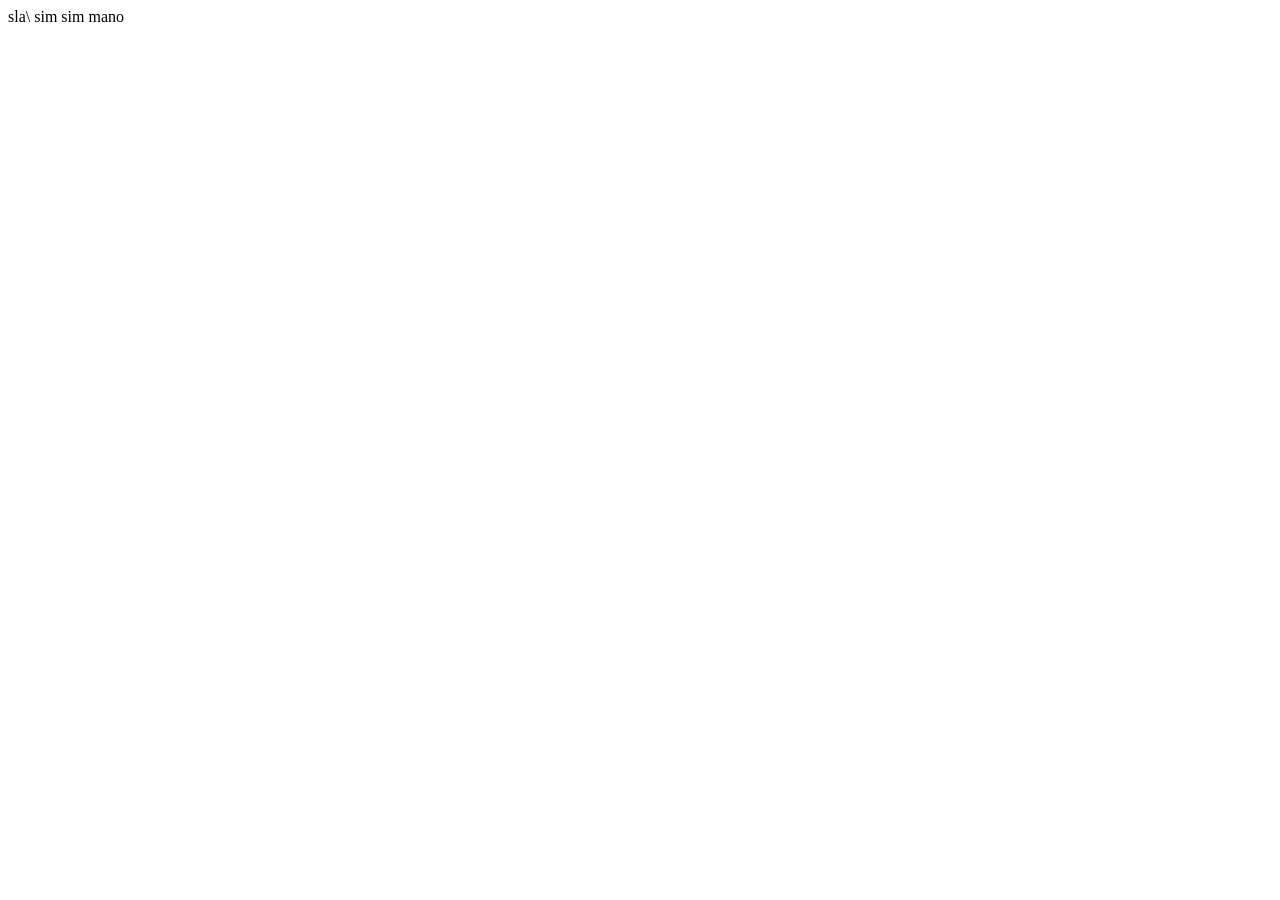
==== index.html @ 59606801 "sim sim" ====
<!DOCTYPE html>
<html lang="pt-br">
<head>
    <meta charset="UTF-8">
    <meta name="viewport" content="width=device-width, initial-scale=1.0">
    <title>Investimento Financeiro</title>
</head>
<body>
    sla\
    sim sim mano 
</body>
</html>
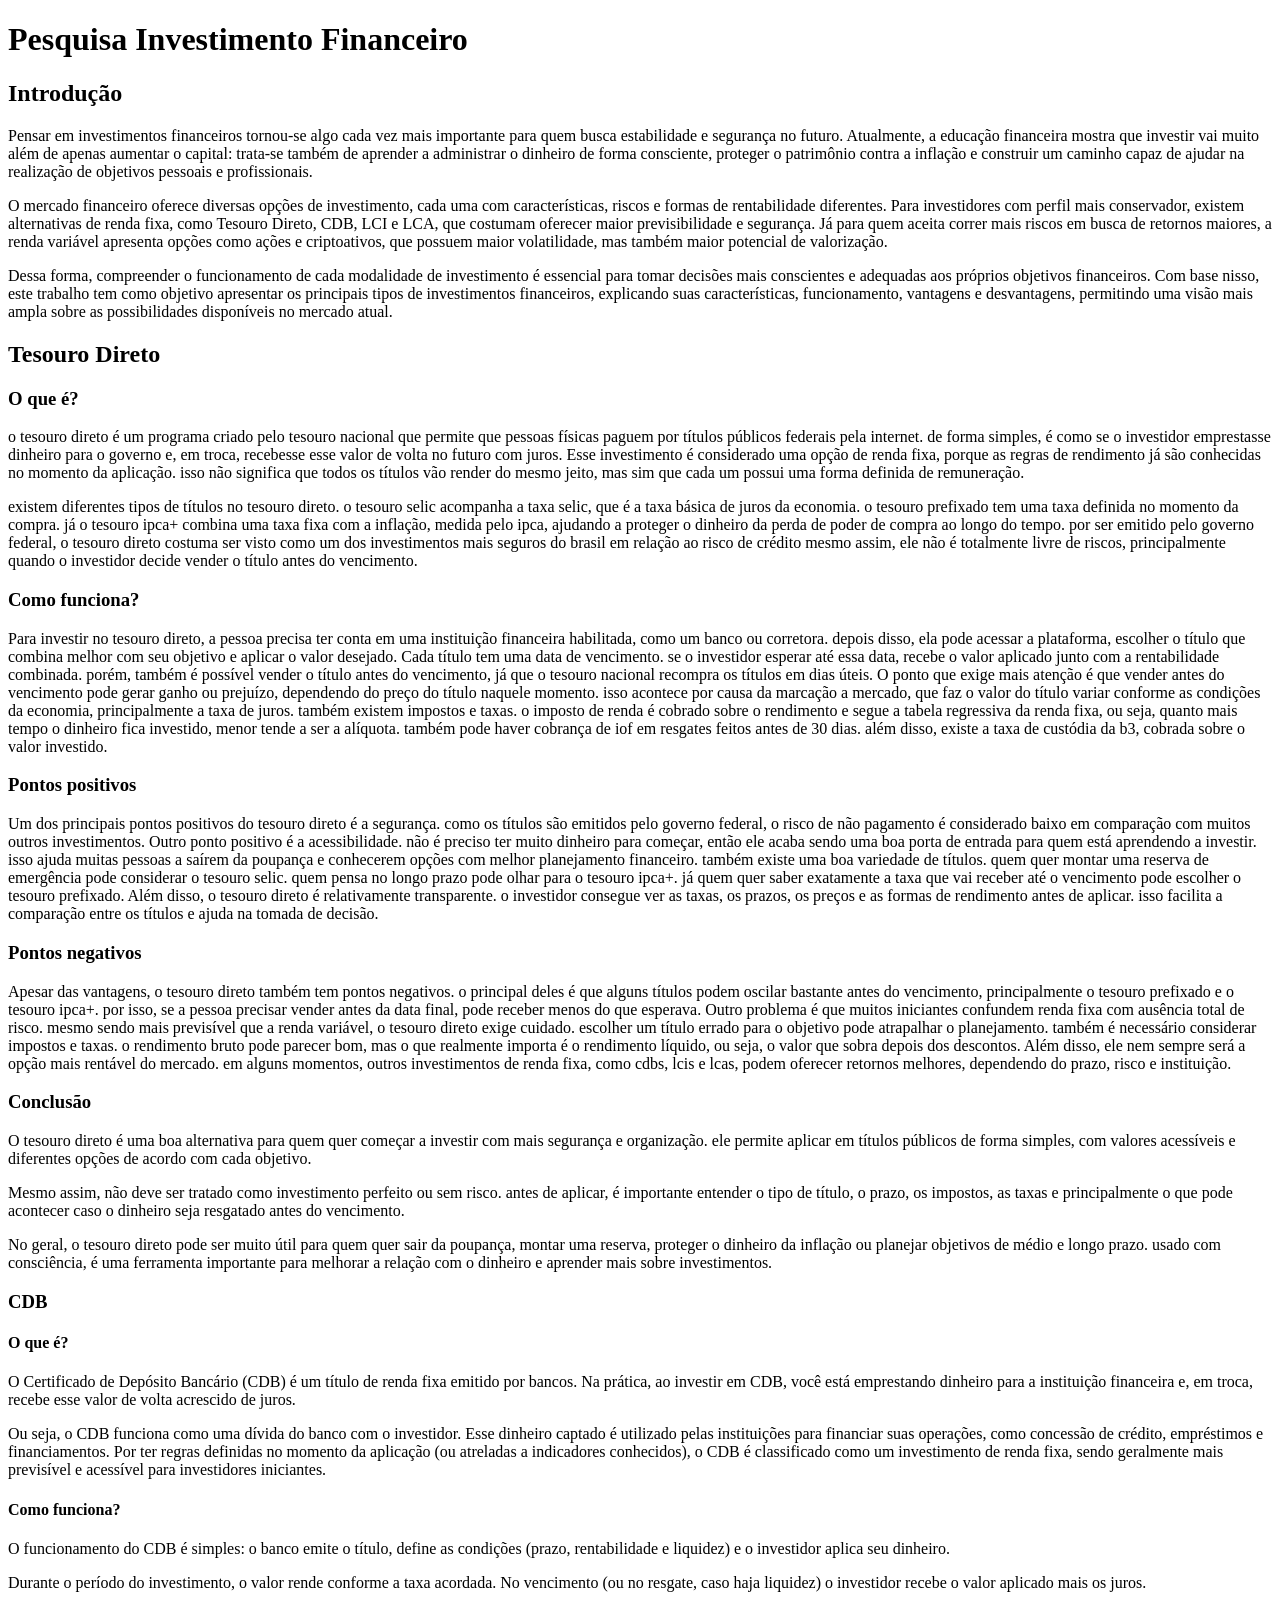
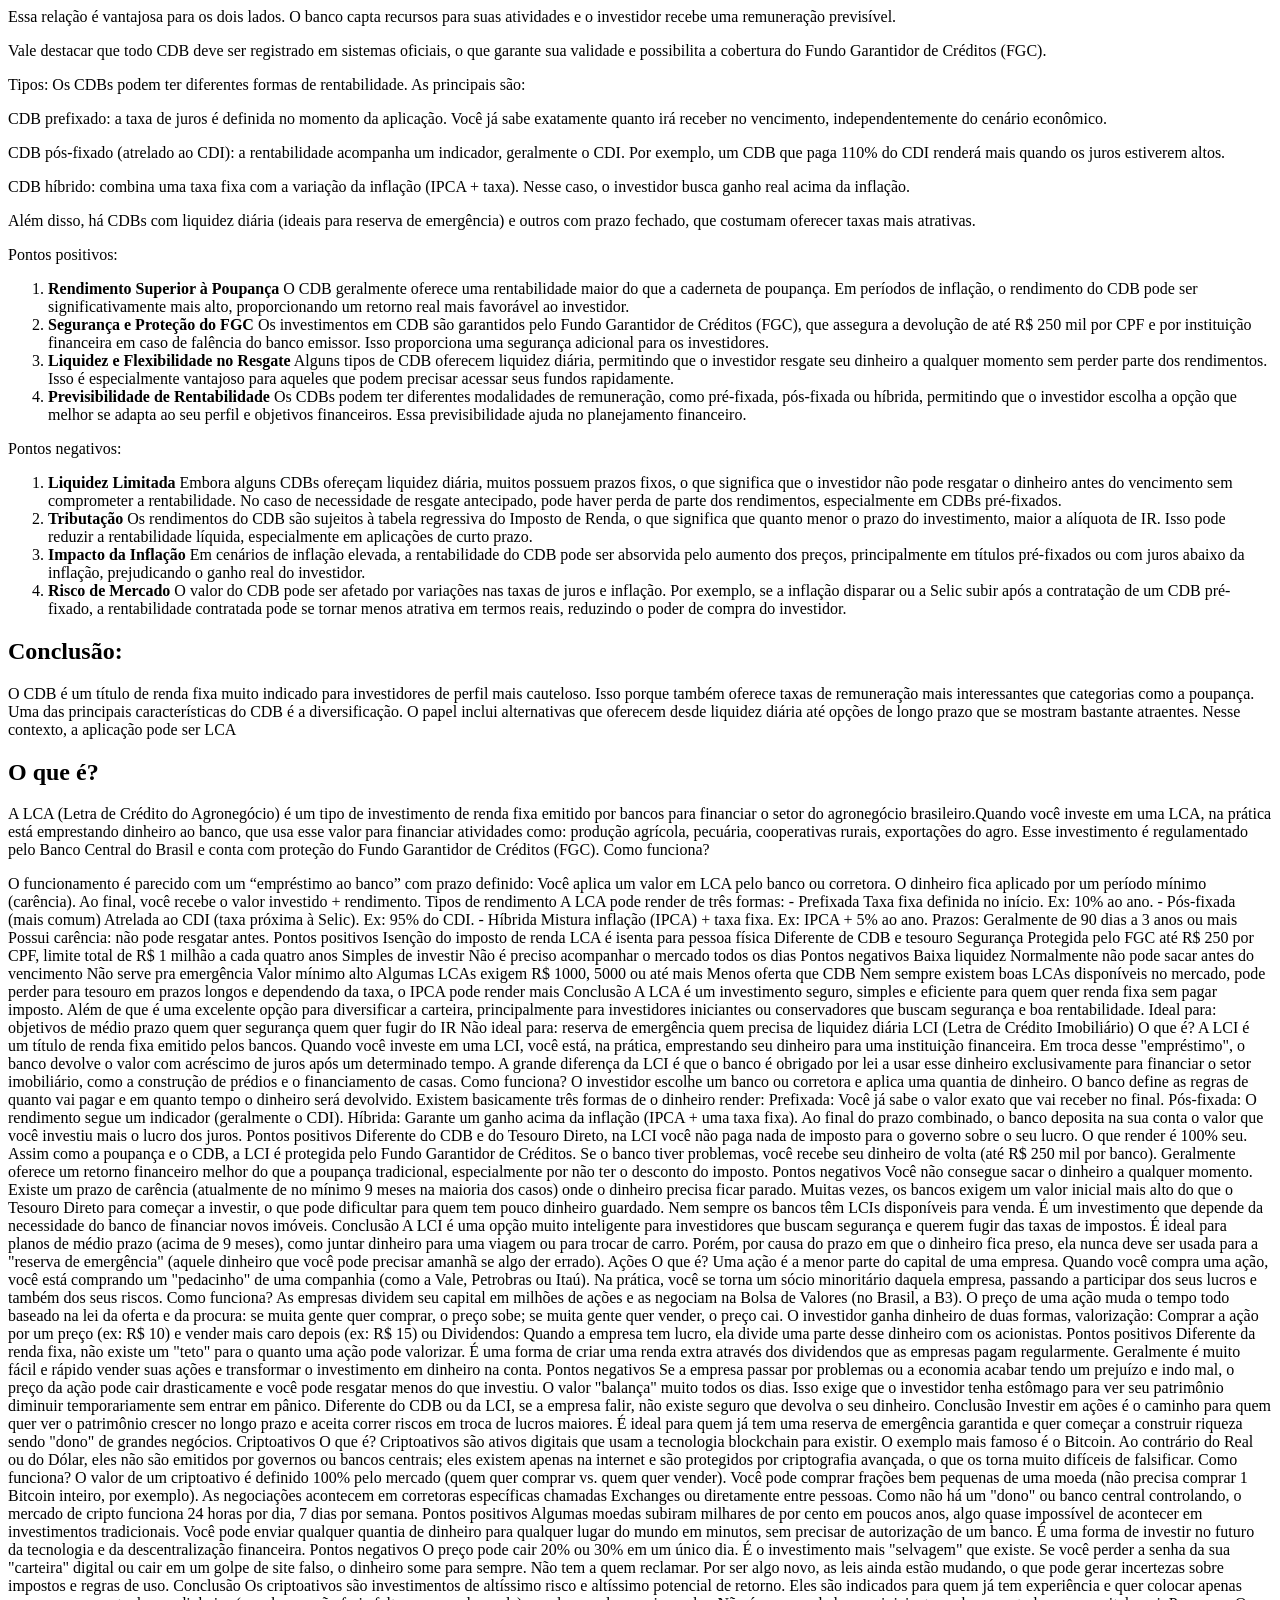
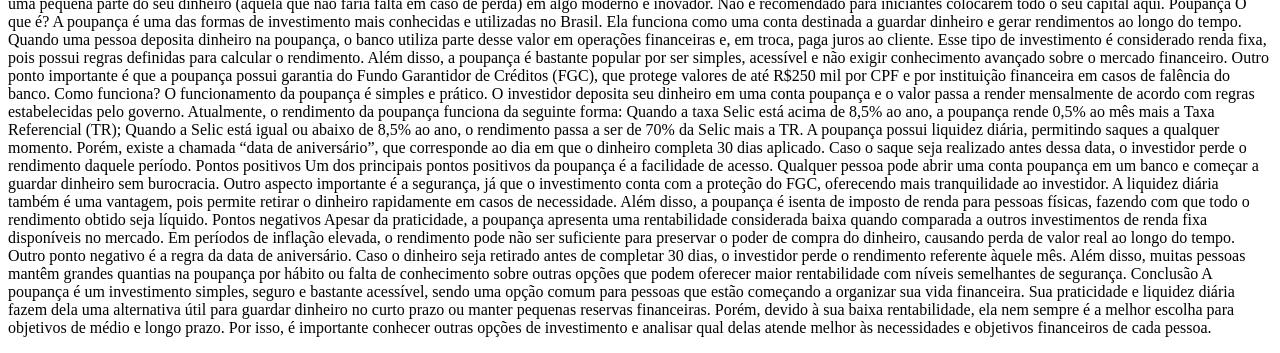
==== commit a4581309: "continue" ====
--- a/index.html
+++ b/index.html
@@ -1,12 +1,358 @@
 <!DOCTYPE html>
 <html lang="pt-br">
+
 <head>
     <meta charset="UTF-8">
     <meta name="viewport" content="width=device-width, initial-scale=1.0">
     <title>Investimento Financeiro</title>
 </head>
+
 <body>
-    sla\
-    sim sim mano 
+    <h1>Pesquisa Investimento Financeiro</h1>
+    <h2>Introdução</h2>
+    <p>Pensar em investimentos financeiros tornou-se algo cada vez mais importante para quem busca estabilidade e
+        segurança no futuro. Atualmente, a educação financeira mostra que investir vai muito além de apenas aumentar o
+        capital: trata-se também de aprender a administrar o dinheiro de forma consciente, proteger o patrimônio contra
+        a inflação e construir um caminho capaz de ajudar na realização de objetivos pessoais e profissionais.</p>
+    <p>O mercado financeiro oferece diversas opções de investimento, cada uma com características, riscos e formas de
+        rentabilidade diferentes. Para investidores com perfil mais conservador, existem alternativas de renda fixa,
+        como Tesouro Direto, CDB, LCI e LCA, que costumam oferecer maior previsibilidade e segurança. Já para quem
+        aceita correr mais riscos em busca de retornos maiores, a renda variável apresenta opções como ações e
+        criptoativos, que possuem maior volatilidade, mas também maior potencial de valorização.</p>
+    <p>Dessa forma, compreender o funcionamento de cada modalidade de investimento é essencial para tomar decisões mais
+        conscientes e adequadas aos próprios objetivos financeiros. Com base nisso, este trabalho tem como objetivo
+        apresentar os principais tipos de investimentos financeiros, explicando suas características, funcionamento,
+        vantagens e desvantagens, permitindo uma visão mais ampla sobre as possibilidades disponíveis no mercado atual.
+    </p>
+
+    <h2>Tesouro Direto</h2>
+    <h3>O que é?</h3>
+    <p>o tesouro direto é um programa criado pelo tesouro nacional que permite que pessoas físicas paguem por títulos
+        públicos federais pela internet. de forma simples, é como se o investidor emprestasse dinheiro para o governo e,
+        em troca, recebesse esse valor de volta no futuro com juros.
+        Esse investimento é considerado uma opção de renda fixa, porque as regras de rendimento já são conhecidas no
+        momento da aplicação. isso não significa que todos os títulos vão render do mesmo jeito, mas sim que cada um
+        possui uma forma definida de remuneração.</p>
+    <p>existem diferentes tipos de títulos no tesouro direto. o tesouro selic acompanha a taxa selic, que é a taxa
+        básica de juros da economia. o tesouro prefixado tem uma taxa definida no momento da compra. já o tesouro ipca+
+        combina uma taxa fixa com a inflação, medida pelo ipca, ajudando a proteger o dinheiro da perda de poder de
+        compra ao longo do tempo.
+        por ser emitido pelo governo federal, o tesouro direto costuma ser visto como um dos investimentos mais seguros
+        do brasil em relação ao risco de crédito mesmo assim, ele não é totalmente livre de riscos, principalmente
+        quando o investidor decide vender o título antes do vencimento.</p>
+    <h3>Como funciona?</h3>
+    <p>Para investir no tesouro direto, a pessoa precisa ter conta em uma instituição financeira habilitada, como um
+        banco ou corretora. depois disso, ela pode acessar a plataforma, escolher o título que combina melhor com seu
+        objetivo e aplicar o valor desejado.
+        Cada título tem uma data de vencimento. se o investidor esperar até essa data, recebe o valor aplicado junto com
+        a rentabilidade combinada. porém, também é possível vender o título antes do vencimento, já que o tesouro
+        nacional recompra os títulos em dias úteis.
+        O ponto que exige mais atenção é que vender antes do vencimento pode gerar ganho ou prejuízo, dependendo do
+        preço do título naquele momento. isso acontece por causa da marcação a mercado, que faz o valor do título variar
+        conforme as condições da economia, principalmente a taxa de juros.
+        também existem impostos e taxas. o imposto de renda é cobrado sobre o rendimento e segue a tabela regressiva da
+        renda fixa, ou seja, quanto mais tempo o dinheiro fica investido, menor tende a ser a alíquota. também pode
+        haver cobrança de iof em resgates feitos antes de 30 dias. além disso, existe a taxa de custódia da b3, cobrada
+        sobre o valor investido.</p>
+
+    <h3>Pontos positivos</h3>
+    <p>Um dos principais pontos positivos do tesouro direto é a segurança. como os títulos são emitidos pelo governo
+        federal, o risco de não pagamento é considerado baixo em comparação com muitos outros investimentos.
+        Outro ponto positivo é a acessibilidade. não é preciso ter muito dinheiro para começar, então ele acaba sendo
+        uma boa porta de entrada para quem está aprendendo a investir. isso ajuda muitas pessoas a saírem da poupança e
+        conhecerem opções com melhor planejamento financeiro.
+        também existe uma boa variedade de títulos. quem quer montar uma reserva de emergência pode considerar o tesouro
+        selic. quem pensa no longo prazo pode olhar para o tesouro ipca+. já quem quer saber exatamente a taxa que vai
+        receber até o vencimento pode escolher o tesouro prefixado.
+        Além disso, o tesouro direto é relativamente transparente. o investidor consegue ver as taxas, os prazos, os
+        preços e as formas de rendimento antes de aplicar. isso facilita a comparação entre os títulos e ajuda na tomada
+        de decisão.</p>
+
+    <h3>Pontos negativos</h3>
+    <p>Apesar das vantagens, o tesouro direto também tem pontos negativos. o principal deles é que alguns títulos podem
+        oscilar bastante antes do vencimento, principalmente o tesouro prefixado e o tesouro ipca+. por isso, se a
+        pessoa precisar vender antes da data final, pode receber menos do que esperava.
+        Outro problema é que muitos iniciantes confundem renda fixa com ausência total de risco. mesmo sendo mais
+        previsível que a renda variável, o tesouro direto exige cuidado. escolher um título errado para o objetivo pode
+        atrapalhar o planejamento.
+        também é necessário considerar impostos e taxas. o rendimento bruto pode parecer bom, mas o que realmente
+        importa é o rendimento líquido, ou seja, o valor que sobra depois dos descontos.
+        Além disso, ele nem sempre será a opção mais rentável do mercado. em alguns momentos, outros investimentos de
+        renda fixa, como cdbs, lcis e lcas, podem oferecer retornos melhores, dependendo do prazo, risco e instituição.
+    </p>
+    </p>
+    <h3>Conclusão</h3>
+    <p>O tesouro direto é uma boa alternativa para quem quer começar a investir com mais segurança e organização. ele
+        permite aplicar em títulos públicos de forma simples, com valores acessíveis e diferentes opções de acordo com
+        cada objetivo.</p>
+    <p>Mesmo assim, não deve ser tratado como investimento perfeito ou sem risco. antes de aplicar, é importante
+        entender o tipo de título, o prazo, os impostos, as taxas e principalmente o que pode acontecer caso o dinheiro
+        seja resgatado antes do vencimento.</p>
+    <p>No geral, o tesouro direto pode ser muito útil para quem quer sair da poupança, montar uma reserva, proteger o
+        dinheiro da inflação ou planejar objetivos de médio e longo prazo. usado com consciência, é uma ferramenta
+        importante para melhorar a relação com o dinheiro e aprender mais sobre investimentos.</p>
+    <h3>CDB</h3>
+    <h4>O que é?</h4>
+    <p>O Certificado de Depósito Bancário (CDB) é um título de renda fixa emitido por bancos. Na prática, ao investir
+        em CDB, você está emprestando dinheiro para a instituição financeira e, em troca, recebe esse valor de volta
+        acrescido de juros.</p>
+    <p>Ou seja, o CDB funciona como uma dívida do banco com o investidor. Esse dinheiro captado é utilizado pelas
+        instituições para financiar suas operações, como concessão de crédito, empréstimos e financiamentos.
+        Por ter regras definidas no momento da aplicação (ou atreladas a indicadores conhecidos), o CDB é classificado
+        como um investimento de renda fixa, sendo geralmente mais previsível e acessível para investidores iniciantes.
+    </p>
+
+    <h4>Como funciona?</h4>
+    <p>O funcionamento do CDB é simples: o banco emite o título, define as condições (prazo, rentabilidade e liquidez)
+        e o investidor aplica seu dinheiro.</p>
+    <p>Durante o período do investimento, o valor rende conforme a taxa acordada. No vencimento (ou no resgate, caso
+        haja liquidez) o investidor recebe o valor aplicado mais os juros.</p>
+    <p>Essa relação é vantajosa para os dois lados. O banco capta recursos para suas atividades e o investidor recebe
+        uma remuneração previsível.</p>
+    <p>Vale destacar que todo CDB deve ser registrado em sistemas oficiais, o que garante sua validade e possibilita a
+        cobertura do Fundo Garantidor de Créditos (FGC).</p>
+    <p>Tipos: Os CDBs podem ter diferentes formas de rentabilidade. As principais são:</p>
+    <p>CDB prefixado: a taxa de juros é definida no momento da aplicação. Você já sabe exatamente quanto irá receber no
+        vencimento, independentemente do cenário econômico.</p>
+    <p>CDB pós-fixado (atrelado ao CDI): a rentabilidade acompanha um indicador, geralmente o CDI. Por exemplo, um CDB
+        que paga 110% do CDI renderá mais quando os juros estiverem altos.</p>
+    <p>CDB híbrido: combina uma taxa fixa com a variação da inflação (IPCA + taxa). Nesse caso, o investidor busca
+        ganho real acima da inflação.</p>
+    <p>Além disso, há CDBs com liquidez diária (ideais para reserva de emergência) e outros com prazo fechado, que
+        costumam oferecer taxas mais atrativas.</p>
+    <p>Pontos positivos:</p>
+    <ol>
+        <li><strong>Rendimento Superior à Poupança</strong>
+            O CDB geralmente oferece uma rentabilidade maior do que a caderneta de poupança. Em períodos de inflação, o
+            rendimento do CDB pode ser significativamente mais alto, proporcionando um retorno real mais favorável ao
+            investidor.</li>
+        <li><strong>Segurança e Proteção do FGC</strong>
+            Os investimentos em CDB são garantidos pelo Fundo Garantidor de Créditos (FGC), que assegura a devolução de
+            até
+            R$ 250 mil por CPF e por instituição financeira em caso de falência do banco emissor. Isso proporciona uma
+            segurança adicional para os investidores.</li>
+        <li><strong>Liquidez e Flexibilidade no Resgate</strong>
+            Alguns tipos de CDB oferecem liquidez diária, permitindo que o investidor resgate seu dinheiro a qualquer
+            momento sem perder parte dos rendimentos. Isso é especialmente vantajoso para aqueles que podem precisar
+            acessar
+            seus fundos rapidamente.</li>
+        <li><strong>Previsibilidade de Rentabilidade</strong>
+            Os CDBs podem ter diferentes modalidades de remuneração, como pré-fixada, pós-fixada ou híbrida, permitindo
+            que
+            o investidor escolha a opção que melhor se adapta ao seu perfil e objetivos financeiros. Essa
+            previsibilidade
+            ajuda no planejamento financeiro.</li>
+    </ol>
+    <p>Pontos negativos:</p>
+    <ol>
+        <li><strong>Liquidez Limitada</strong>
+            Embora alguns CDBs ofereçam liquidez diária, muitos possuem prazos fixos, o que significa que o investidor
+            não
+            pode resgatar o dinheiro antes do vencimento sem comprometer a rentabilidade. No caso de necessidade de
+            resgate
+            antecipado, pode haver perda de parte dos rendimentos, especialmente em CDBs pré-fixados.</li>
+        <li><strong>Tributação</strong>
+            Os rendimentos do CDB são sujeitos à tabela regressiva do Imposto de Renda, o que significa que quanto menor
+            o
+            prazo do investimento, maior a alíquota de IR. Isso pode reduzir a rentabilidade líquida, especialmente em
+            aplicações de curto prazo.</li>
+        <li><strong>Impacto da Inflação</strong>
+            Em cenários de inflação elevada, a rentabilidade do CDB pode ser absorvida pelo aumento dos preços,
+            principalmente em títulos pré-fixados ou com juros abaixo da inflação, prejudicando o ganho real do
+            investidor.
+        </li>
+        <li><strong>Risco de Mercado</strong>
+            O valor do CDB pode ser afetado por variações nas taxas de juros e inflação. Por exemplo, se a inflação
+            disparar
+            ou a Selic subir após a contratação de um CDB pré-fixado, a rentabilidade contratada pode se tornar menos
+            atrativa em termos reais, reduzindo o poder de compra do investidor.
+        </li>
+    </ol>
+    <h2>Conclusão:</h2>
+    <p>O CDB é um título de renda fixa muito indicado para investidores de perfil mais cauteloso. Isso porque também
+        oferece taxas de remuneração mais interessantes que categorias como a poupança.
+        Uma das principais características do CDB é a diversificação. O papel inclui alternativas que oferecem desde
+        liquidez diária até opções de longo prazo que se mostram bastante atraentes. Nesse contexto, a aplicação pode
+        ser LCA</p>
+    <h2>O que é?</h2>
+    <p>A LCA (Letra de Crédito do Agronegócio) é um tipo de investimento de renda fixa emitido por bancos para
+        financiar o setor do agronegócio brasileiro.Quando você investe em uma LCA, na prática está emprestando dinheiro
+        ao banco, que usa esse valor para financiar atividades como: produção agrícola, pecuária, cooperativas rurais,
+        exportações do agro. Esse investimento é regulamentado pelo Banco Central do Brasil e conta com proteção do
+        Fundo Garantidor de Créditos (FGC).
+        Como funciona?</p>
+
+    <p>O funcionamento é parecido com um “empréstimo ao banco” com prazo definido:
+        Você aplica um valor em LCA pelo banco ou corretora.
+        O dinheiro fica aplicado por um período mínimo (carência).
+        Ao final, você recebe o valor investido + rendimento.
+        Tipos de rendimento
+        A LCA pode render de três formas:
+        - Prefixada
+        Taxa fixa definida no início.
+        Ex: 10% ao ano.
+        - Pós-fixada (mais comum)
+        Atrelada ao CDI (taxa próxima à Selic).
+        Ex: 95% do CDI.
+        - Híbrida
+        Mistura inflação (IPCA) + taxa fixa.
+        Ex: IPCA + 5% ao ano.
+        Prazos:
+        Geralmente de 90 dias a 3 anos ou mais
+        Possui carência: não pode resgatar antes.
+        Pontos positivos
+        Isenção do imposto de renda
+        LCA é isenta para pessoa física
+        Diferente de CDB e tesouro
+        Segurança
+        Protegida pelo FGC até R$ 250 por CPF, limite total de R$ 1 milhão a cada quatro anos
+        Simples de investir
+        Não é preciso acompanhar o mercado todos os dias
+        Pontos negativos
+        Baixa liquidez
+        Normalmente não pode sacar antes do vencimento
+        Não serve pra emergência
+        Valor mínimo alto
+        Algumas LCAs exigem R$ 1000, 5000 ou até mais
+        Menos oferta que CDB
+        Nem sempre existem boas LCAs disponíveis no mercado, pode perder para tesouro em prazos longos e dependendo da
+        taxa, o IPCA pode render mais
+        Conclusão
+        A LCA é um investimento seguro, simples e eficiente para quem quer renda fixa sem pagar imposto. Além de que é
+        uma excelente opção para diversificar a carteira, principalmente para investidores iniciantes ou conservadores
+        que buscam segurança e boa rentabilidade.
+        Ideal para:
+        objetivos de médio prazo
+        quem quer segurança
+        quem quer fugir do IR
+        Não ideal para:
+        reserva de emergência
+        quem precisa de liquidez diária
+        LCI (Letra de Crédito Imobiliário)
+        O que é?
+        A LCI é um título de renda fixa emitido pelos bancos. Quando você investe em uma LCI, você está, na prática,
+        emprestando seu dinheiro para uma instituição financeira. Em troca desse "empréstimo", o banco devolve o valor
+        com acréscimo de juros após um determinado tempo. A grande diferença da LCI é que o banco é obrigado por lei a
+        usar esse dinheiro exclusivamente para financiar o setor imobiliário, como a construção de prédios e o
+        financiamento de casas.
+        Como funciona?
+        O investidor escolhe um banco ou corretora e aplica uma quantia de dinheiro. O banco define as regras de quanto
+        vai pagar e em quanto tempo o dinheiro será devolvido. Existem basicamente três formas de o dinheiro render:
+        Prefixada: Você já sabe o valor exato que vai receber no final.
+        Pós-fixada: O rendimento segue um indicador (geralmente o CDI).
+        Híbrida: Garante um ganho acima da inflação (IPCA + uma taxa fixa). Ao final do prazo combinado, o banco
+        deposita na sua conta o valor que você investiu mais o lucro dos juros.
+        Pontos positivos
+        Diferente do CDB e do Tesouro Direto, na LCI você não paga nada de imposto para o governo sobre o seu lucro. O
+        que render é 100% seu. Assim como a poupança e o CDB, a LCI é protegida pelo Fundo Garantidor de Créditos. Se o
+        banco tiver problemas, você recebe seu dinheiro de volta (até R$ 250 mil por banco). Geralmente oferece um
+        retorno financeiro melhor do que a poupança tradicional, especialmente por não ter o desconto do imposto.
+        Pontos negativos
+        Você não consegue sacar o dinheiro a qualquer momento. Existe um prazo de carência (atualmente de no mínimo 9
+        meses na maioria dos casos) onde o dinheiro precisa ficar parado. Muitas vezes, os bancos exigem um valor
+        inicial mais alto do que o Tesouro Direto para começar a investir, o que pode dificultar para quem tem pouco
+        dinheiro guardado. Nem sempre os bancos têm LCIs disponíveis para venda. É um investimento que depende da
+        necessidade do banco de financiar novos imóveis.
+        Conclusão
+        A LCI é uma opção muito inteligente para investidores que buscam segurança e querem fugir das taxas de impostos.
+        É ideal para planos de médio prazo (acima de 9 meses), como juntar dinheiro para uma viagem ou para trocar de
+        carro. Porém, por causa do prazo em que o dinheiro fica preso, ela nunca deve ser usada para a "reserva de
+        emergência" (aquele dinheiro que você pode precisar amanhã se algo der errado).
+        Ações
+        O que é?
+        Uma ação é a menor parte do capital de uma empresa. Quando você compra uma ação, você está comprando um
+        "pedacinho" de uma companhia (como a Vale, Petrobras ou Itaú). Na prática, você se torna um sócio minoritário
+        daquela empresa, passando a participar dos seus lucros e também dos seus riscos.
+        Como funciona?
+        As empresas dividem seu capital em milhões de ações e as negociam na Bolsa de Valores (no Brasil, a B3). O preço
+        de uma ação muda o tempo todo baseado na lei da oferta e da procura: se muita gente quer comprar, o preço sobe;
+        se muita gente quer vender, o preço cai. O investidor ganha dinheiro de duas formas, valorização: Comprar a ação
+        por um preço (ex: R$ 10) e vender mais caro depois (ex: R$ 15) ou Dividendos: Quando a empresa tem lucro, ela
+        divide uma parte desse dinheiro com os acionistas.
+        Pontos positivos
+        Diferente da renda fixa, não existe um "teto" para o quanto uma ação pode valorizar. É uma forma de criar uma
+        renda extra através dos dividendos que as empresas pagam regularmente. Geralmente é muito fácil e rápido vender
+        suas ações e transformar o investimento em dinheiro na conta.
+        Pontos negativos
+        Se a empresa passar por problemas ou a economia acabar tendo um prejuízo e indo mal, o preço da ação pode cair
+        drasticamente e você pode resgatar menos do que investiu. O valor "balança" muito todos os dias. Isso exige que
+        o investidor tenha estômago para ver seu patrimônio diminuir temporariamente sem entrar em pânico. Diferente do
+        CDB ou da LCI, se a empresa falir, não existe seguro que devolva o seu dinheiro.
+        Conclusão
+
+        Investir em ações é o caminho para quem quer ver o patrimônio crescer no longo prazo e aceita correr riscos em
+        troca de lucros maiores. É ideal para quem já tem uma reserva de emergência garantida e quer começar a construir
+        riqueza sendo "dono" de grandes negócios.
+        Criptoativos
+        O que é?
+        Criptoativos são ativos digitais que usam a tecnologia blockchain para existir. O exemplo mais famoso é o
+        Bitcoin. Ao contrário do Real ou do Dólar, eles não são emitidos por governos ou bancos centrais; eles existem
+        apenas na internet e são protegidos por criptografia avançada, o que os torna muito difíceis de falsificar.
+        Como funciona?
+        O valor de um criptoativo é definido 100% pelo mercado (quem quer comprar vs. quem quer vender). Você pode
+        comprar frações bem pequenas de uma moeda (não precisa comprar 1 Bitcoin inteiro, por exemplo). As negociações
+        acontecem em corretoras específicas chamadas Exchanges ou diretamente entre pessoas. Como não há um "dono" ou
+        banco central controlando, o mercado de cripto funciona 24 horas por dia, 7 dias por semana.
+        Pontos positivos
+        Algumas moedas subiram milhares de por cento em poucos anos, algo quase impossível de acontecer em investimentos
+        tradicionais. Você pode enviar qualquer quantia de dinheiro para qualquer lugar do mundo em minutos, sem
+        precisar de autorização de um banco. É uma forma de investir no futuro da tecnologia e da descentralização
+        financeira.
+        Pontos negativos
+        O preço pode cair 20% ou 30% em um único dia. É o investimento mais "selvagem" que existe. Se você perder a
+        senha da sua "carteira" digital ou cair em um golpe de site falso, o dinheiro some para sempre. Não tem a quem
+        reclamar. Por ser algo novo, as leis ainda estão mudando, o que pode gerar incertezas sobre impostos e regras de
+        uso.
+        Conclusão
+        Os criptoativos são investimentos de altíssimo risco e altíssimo potencial de retorno. Eles são indicados para
+        quem já tem experiência e quer colocar apenas uma pequena parte do seu dinheiro (aquela que não faria falta em
+        caso de perda) em algo moderno e inovador. Não é recomendado para iniciantes colocarem todo o seu capital aqui.
+        Poupança
+        O que é?
+        A poupança é uma das formas de investimento mais conhecidas e utilizadas no Brasil. Ela funciona como uma conta
+        destinada a guardar dinheiro e gerar rendimentos ao longo do tempo. Quando uma pessoa deposita dinheiro na
+        poupança, o banco utiliza parte desse valor em operações financeiras e, em troca, paga juros ao cliente.
+        Esse tipo de investimento é considerado renda fixa, pois possui regras definidas para calcular o rendimento.
+        Além disso, a poupança é bastante popular por ser simples, acessível e não exigir conhecimento avançado sobre o
+        mercado financeiro.
+        Outro ponto importante é que a poupança possui garantia do Fundo Garantidor de Créditos (FGC), que protege
+        valores de até R$250 mil por CPF e por instituição financeira em casos de falência do banco.
+        Como funciona?
+        O funcionamento da poupança é simples e prático. O investidor deposita seu dinheiro em uma conta poupança e o
+        valor passa a render mensalmente de acordo com regras estabelecidas pelo governo.
+        Atualmente, o rendimento da poupança funciona da seguinte forma:
+        Quando a taxa Selic está acima de 8,5% ao ano, a poupança rende 0,5% ao mês mais a Taxa Referencial (TR);
+        Quando a Selic está igual ou abaixo de 8,5% ao ano, o rendimento passa a ser de 70% da Selic mais a TR.
+        A poupança possui liquidez diária, permitindo saques a qualquer momento. Porém, existe a chamada “data de
+        aniversário”, que corresponde ao dia em que o dinheiro completa 30 dias aplicado. Caso o saque seja realizado
+        antes dessa data, o investidor perde o rendimento daquele período.
+        Pontos positivos
+        Um dos principais pontos positivos da poupança é a facilidade de acesso. Qualquer pessoa pode abrir uma conta
+        poupança em um banco e começar a guardar dinheiro sem burocracia. Outro aspecto importante é a segurança, já que
+        o investimento conta com a proteção do FGC, oferecendo mais tranquilidade ao investidor. A liquidez diária
+        também é uma vantagem, pois permite retirar o dinheiro rapidamente em casos de necessidade. Além disso, a
+        poupança é isenta de imposto de renda para pessoas físicas, fazendo com que todo o rendimento obtido seja
+        líquido.
+        Pontos negativos
+        Apesar da praticidade, a poupança apresenta uma rentabilidade considerada baixa quando comparada a outros
+        investimentos de renda fixa disponíveis no mercado. Em períodos de inflação elevada, o rendimento pode não ser
+        suficiente para preservar o poder de compra do dinheiro, causando perda de valor real ao longo do tempo. Outro
+        ponto negativo é a regra da data de aniversário. Caso o dinheiro seja retirado antes de completar 30 dias, o
+        investidor perde o rendimento referente àquele mês. Além disso, muitas pessoas mantêm grandes quantias na
+        poupança por hábito ou falta de conhecimento sobre outras opções que podem oferecer maior rentabilidade com
+        níveis semelhantes de segurança.
+        Conclusão
+        A poupança é um investimento simples, seguro e bastante acessível, sendo uma opção comum para pessoas que estão
+        começando a organizar sua vida financeira.
+        Sua praticidade e liquidez diária fazem dela uma alternativa útil para guardar dinheiro no curto prazo ou manter
+        pequenas reservas financeiras. Porém, devido à sua baixa rentabilidade, ela nem sempre é a melhor escolha para
+        objetivos de médio e longo prazo.
+        Por isso, é importante conhecer outras opções de investimento e analisar qual delas atende melhor às
+        necessidades e objetivos financeiros de cada pessoa.
+
+
+
+
 </body>
+
 </html>
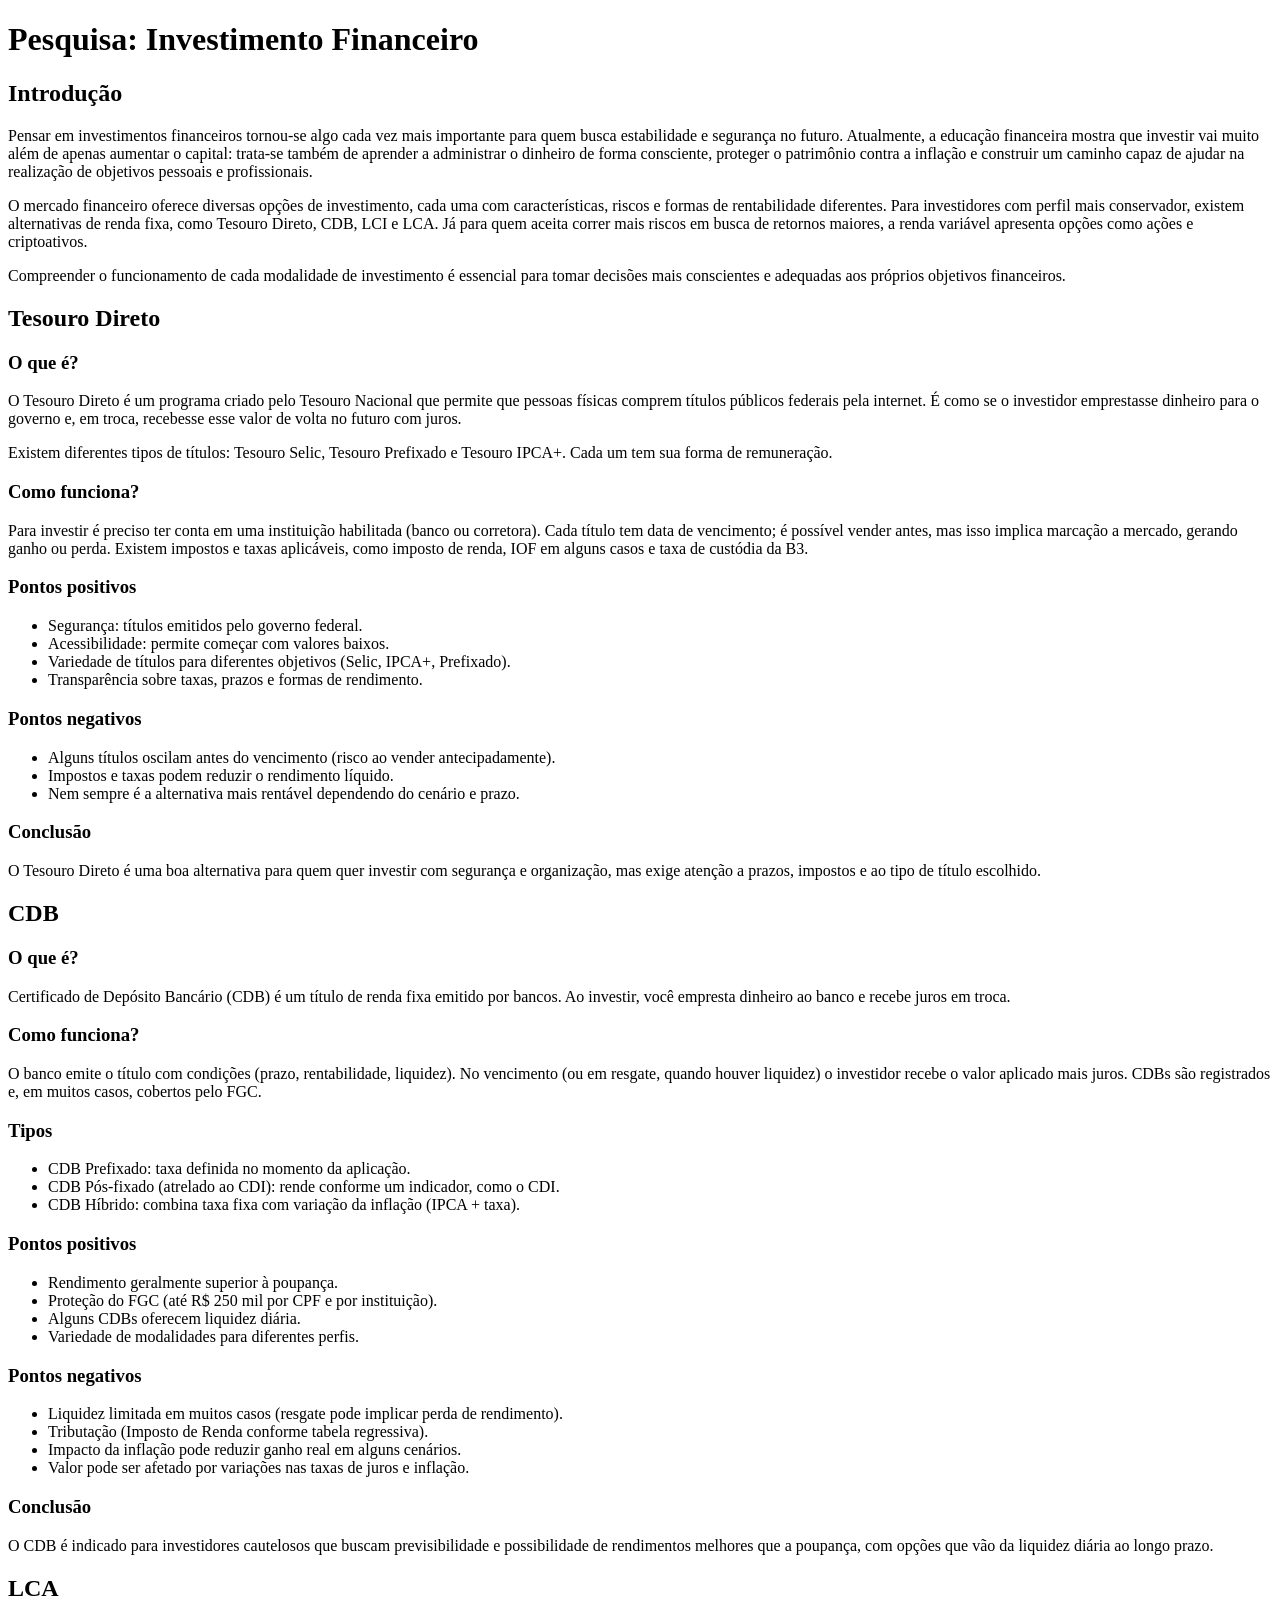
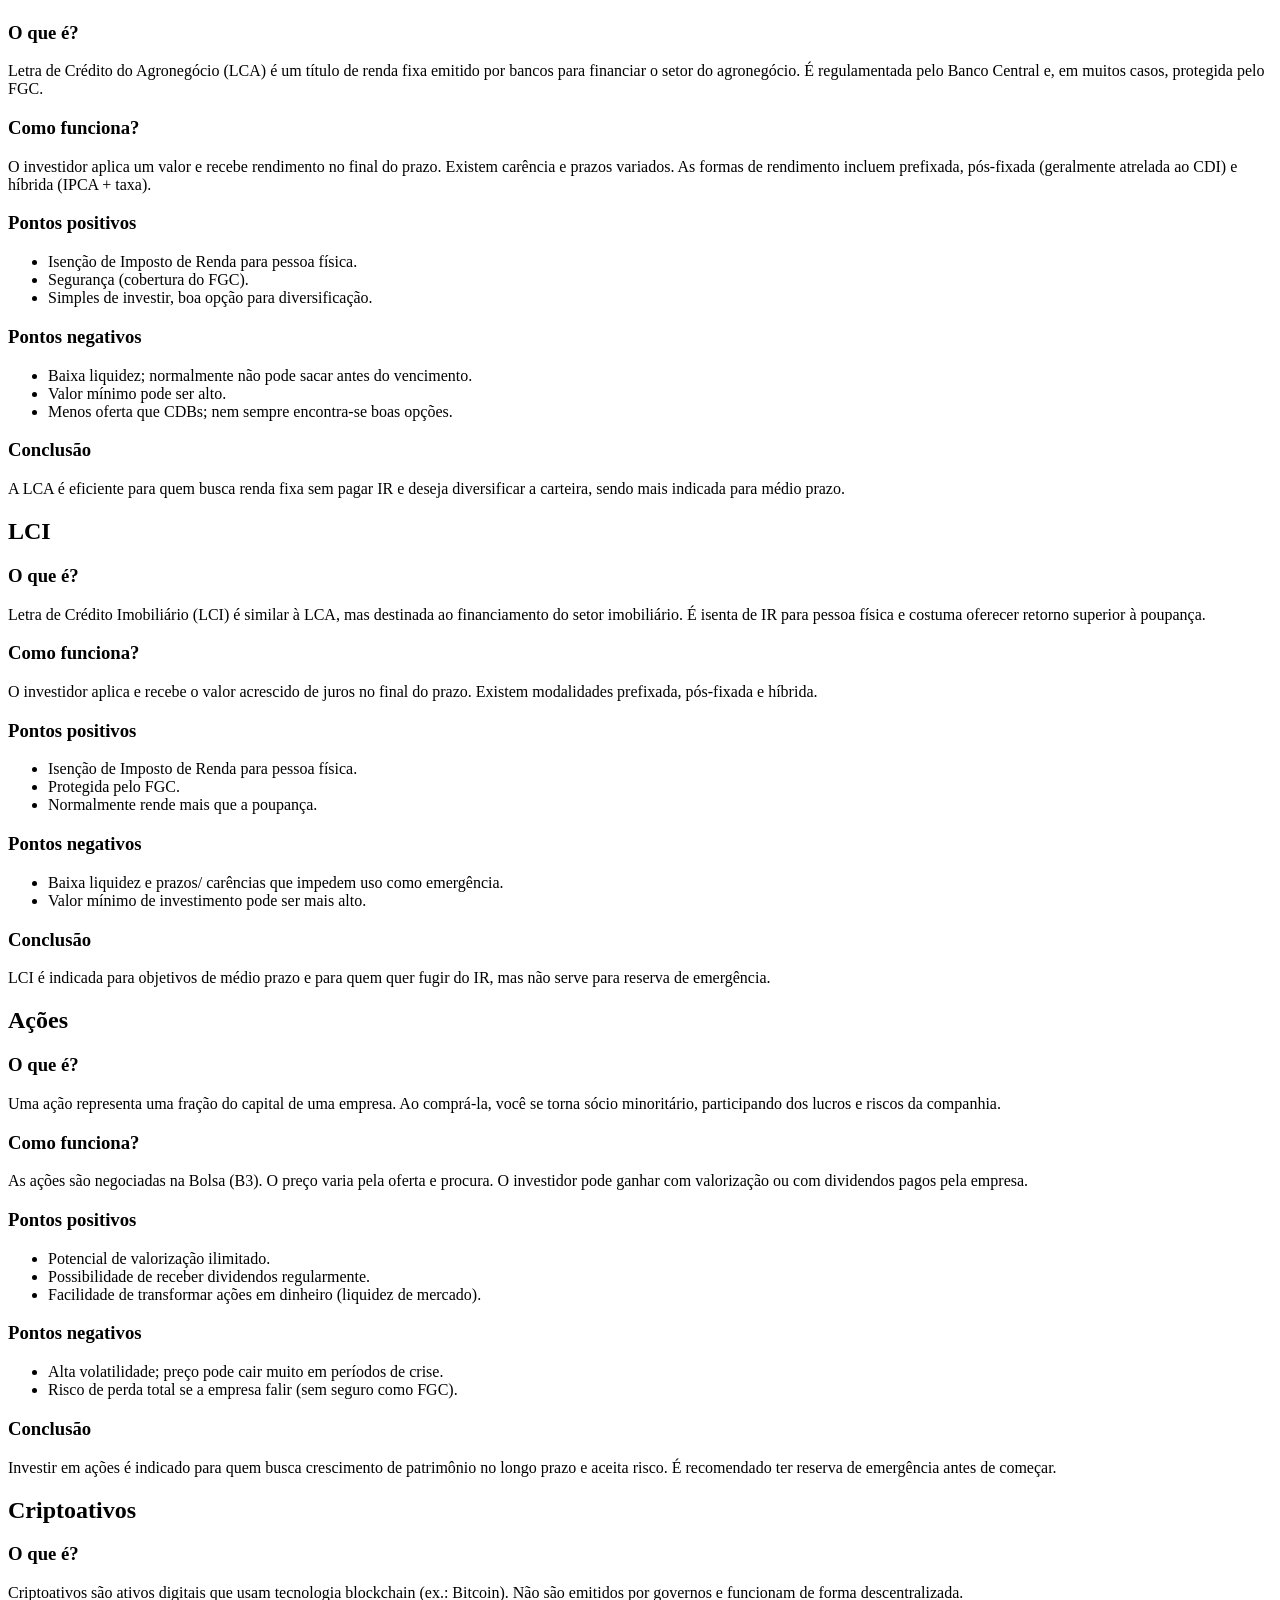
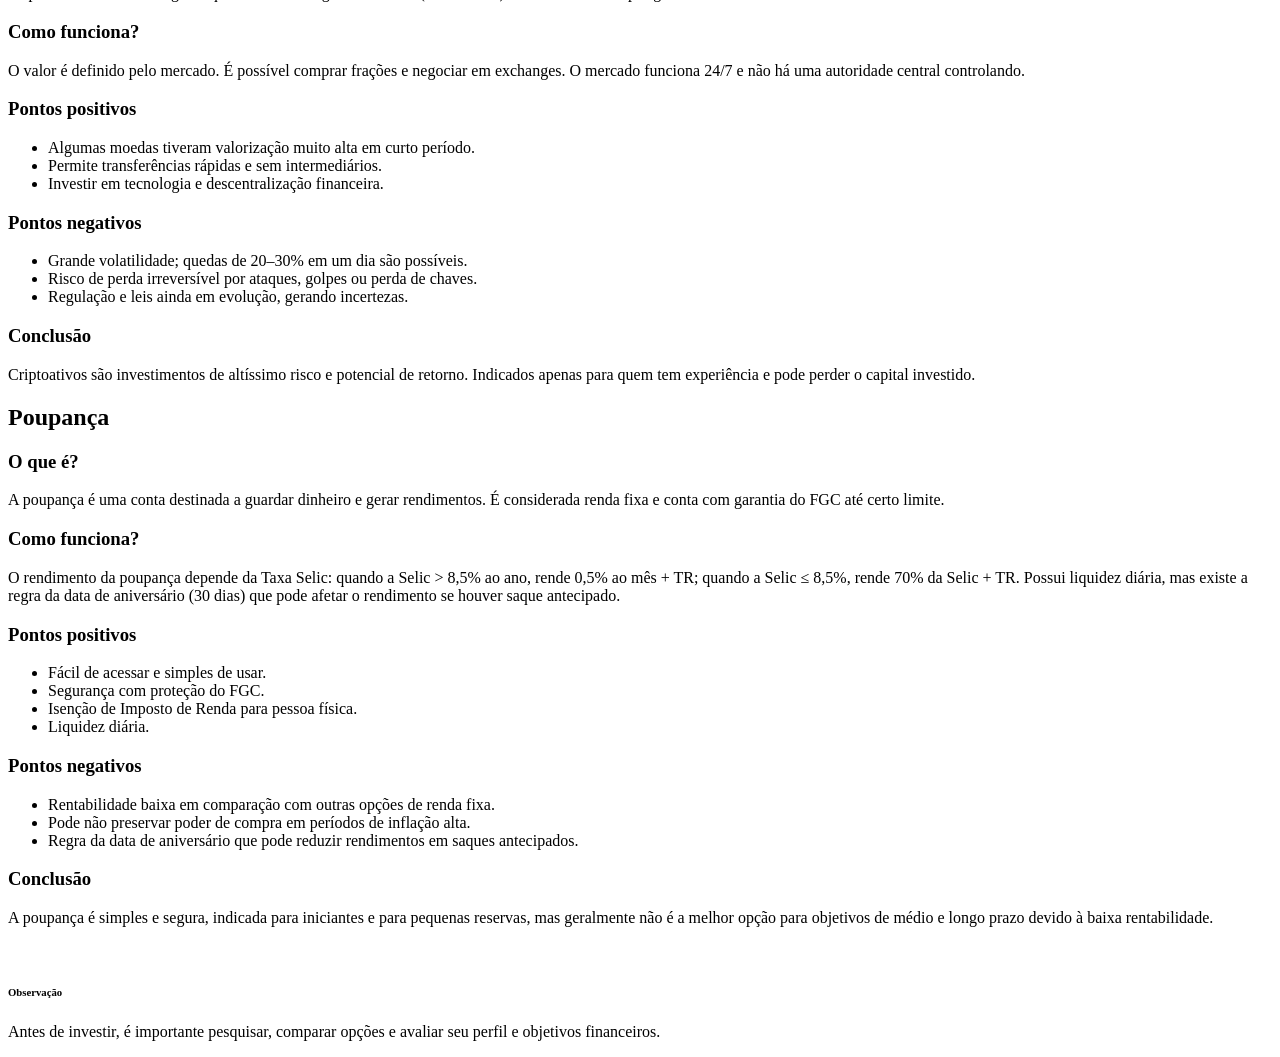
==== commit 7ffe9ef8: "buuu" ====
--- a/index.html
+++ b/index.html
@@ -5,354 +5,198 @@
     <meta charset="UTF-8">
     <meta name="viewport" content="width=device-width, initial-scale=1.0">
     <title>Investimento Financeiro</title>
+    <link rel="stylesheet" href="style.css">
 </head>
-
 <body>
-    <h1>Pesquisa Investimento Financeiro</h1>
+    <h1>Pesquisa: Investimento Financeiro</h1>
+
     <h2>Introdução</h2>
-    <p>Pensar em investimentos financeiros tornou-se algo cada vez mais importante para quem busca estabilidade e
-        segurança no futuro. Atualmente, a educação financeira mostra que investir vai muito além de apenas aumentar o
-        capital: trata-se também de aprender a administrar o dinheiro de forma consciente, proteger o patrimônio contra
-        a inflação e construir um caminho capaz de ajudar na realização de objetivos pessoais e profissionais.</p>
-    <p>O mercado financeiro oferece diversas opções de investimento, cada uma com características, riscos e formas de
-        rentabilidade diferentes. Para investidores com perfil mais conservador, existem alternativas de renda fixa,
-        como Tesouro Direto, CDB, LCI e LCA, que costumam oferecer maior previsibilidade e segurança. Já para quem
-        aceita correr mais riscos em busca de retornos maiores, a renda variável apresenta opções como ações e
-        criptoativos, que possuem maior volatilidade, mas também maior potencial de valorização.</p>
-    <p>Dessa forma, compreender o funcionamento de cada modalidade de investimento é essencial para tomar decisões mais
-        conscientes e adequadas aos próprios objetivos financeiros. Com base nisso, este trabalho tem como objetivo
-        apresentar os principais tipos de investimentos financeiros, explicando suas características, funcionamento,
-        vantagens e desvantagens, permitindo uma visão mais ampla sobre as possibilidades disponíveis no mercado atual.
-    </p>
+    <p>Pensar em investimentos financeiros tornou-se algo cada vez mais importante para quem busca estabilidade e segurança no futuro. Atualmente, a educação financeira mostra que investir vai muito além de apenas aumentar o capital: trata-se também de aprender a administrar o dinheiro de forma consciente, proteger o patrimônio contra a inflação e construir um caminho capaz de ajudar na realização de objetivos pessoais e profissionais.</p>
+    <p>O mercado financeiro oferece diversas opções de investimento, cada uma com características, riscos e formas de rentabilidade diferentes. Para investidores com perfil mais conservador, existem alternativas de renda fixa, como Tesouro Direto, CDB, LCI e LCA. Já para quem aceita correr mais riscos em busca de retornos maiores, a renda variável apresenta opções como ações e criptoativos.</p>
+    <p>Compreender o funcionamento de cada modalidade de investimento é essencial para tomar decisões mais conscientes e adequadas aos próprios objetivos financeiros.</p>
 
     <h2>Tesouro Direto</h2>
     <h3>O que é?</h3>
-    <p>o tesouro direto é um programa criado pelo tesouro nacional que permite que pessoas físicas paguem por títulos
-        públicos federais pela internet. de forma simples, é como se o investidor emprestasse dinheiro para o governo e,
-        em troca, recebesse esse valor de volta no futuro com juros.
-        Esse investimento é considerado uma opção de renda fixa, porque as regras de rendimento já são conhecidas no
-        momento da aplicação. isso não significa que todos os títulos vão render do mesmo jeito, mas sim que cada um
-        possui uma forma definida de remuneração.</p>
-    <p>existem diferentes tipos de títulos no tesouro direto. o tesouro selic acompanha a taxa selic, que é a taxa
-        básica de juros da economia. o tesouro prefixado tem uma taxa definida no momento da compra. já o tesouro ipca+
-        combina uma taxa fixa com a inflação, medida pelo ipca, ajudando a proteger o dinheiro da perda de poder de
-        compra ao longo do tempo.
-        por ser emitido pelo governo federal, o tesouro direto costuma ser visto como um dos investimentos mais seguros
-        do brasil em relação ao risco de crédito mesmo assim, ele não é totalmente livre de riscos, principalmente
-        quando o investidor decide vender o título antes do vencimento.</p>
-    <h3>Como funciona?</h3>
-    <p>Para investir no tesouro direto, a pessoa precisa ter conta em uma instituição financeira habilitada, como um
-        banco ou corretora. depois disso, ela pode acessar a plataforma, escolher o título que combina melhor com seu
-        objetivo e aplicar o valor desejado.
-        Cada título tem uma data de vencimento. se o investidor esperar até essa data, recebe o valor aplicado junto com
-        a rentabilidade combinada. porém, também é possível vender o título antes do vencimento, já que o tesouro
-        nacional recompra os títulos em dias úteis.
-        O ponto que exige mais atenção é que vender antes do vencimento pode gerar ganho ou prejuízo, dependendo do
-        preço do título naquele momento. isso acontece por causa da marcação a mercado, que faz o valor do título variar
-        conforme as condições da economia, principalmente a taxa de juros.
-        também existem impostos e taxas. o imposto de renda é cobrado sobre o rendimento e segue a tabela regressiva da
-        renda fixa, ou seja, quanto mais tempo o dinheiro fica investido, menor tende a ser a alíquota. também pode
-        haver cobrança de iof em resgates feitos antes de 30 dias. além disso, existe a taxa de custódia da b3, cobrada
-        sobre o valor investido.</p>
-
-    <h3>Pontos positivos</h3>
-    <p>Um dos principais pontos positivos do tesouro direto é a segurança. como os títulos são emitidos pelo governo
-        federal, o risco de não pagamento é considerado baixo em comparação com muitos outros investimentos.
-        Outro ponto positivo é a acessibilidade. não é preciso ter muito dinheiro para começar, então ele acaba sendo
-        uma boa porta de entrada para quem está aprendendo a investir. isso ajuda muitas pessoas a saírem da poupança e
-        conhecerem opções com melhor planejamento financeiro.
-        também existe uma boa variedade de títulos. quem quer montar uma reserva de emergência pode considerar o tesouro
-        selic. quem pensa no longo prazo pode olhar para o tesouro ipca+. já quem quer saber exatamente a taxa que vai
-        receber até o vencimento pode escolher o tesouro prefixado.
-        Além disso, o tesouro direto é relativamente transparente. o investidor consegue ver as taxas, os prazos, os
-        preços e as formas de rendimento antes de aplicar. isso facilita a comparação entre os títulos e ajuda na tomada
-        de decisão.</p>
-
-    <h3>Pontos negativos</h3>
-    <p>Apesar das vantagens, o tesouro direto também tem pontos negativos. o principal deles é que alguns títulos podem
-        oscilar bastante antes do vencimento, principalmente o tesouro prefixado e o tesouro ipca+. por isso, se a
-        pessoa precisar vender antes da data final, pode receber menos do que esperava.
-        Outro problema é que muitos iniciantes confundem renda fixa com ausência total de risco. mesmo sendo mais
-        previsível que a renda variável, o tesouro direto exige cuidado. escolher um título errado para o objetivo pode
-        atrapalhar o planejamento.
-        também é necessário considerar impostos e taxas. o rendimento bruto pode parecer bom, mas o que realmente
-        importa é o rendimento líquido, ou seja, o valor que sobra depois dos descontos.
-        Além disso, ele nem sempre será a opção mais rentável do mercado. em alguns momentos, outros investimentos de
-        renda fixa, como cdbs, lcis e lcas, podem oferecer retornos melhores, dependendo do prazo, risco e instituição.
-    </p>
-    </p>
-    <h3>Conclusão</h3>
-    <p>O tesouro direto é uma boa alternativa para quem quer começar a investir com mais segurança e organização. ele
-        permite aplicar em títulos públicos de forma simples, com valores acessíveis e diferentes opções de acordo com
-        cada objetivo.</p>
-    <p>Mesmo assim, não deve ser tratado como investimento perfeito ou sem risco. antes de aplicar, é importante
-        entender o tipo de título, o prazo, os impostos, as taxas e principalmente o que pode acontecer caso o dinheiro
-        seja resgatado antes do vencimento.</p>
-    <p>No geral, o tesouro direto pode ser muito útil para quem quer sair da poupança, montar uma reserva, proteger o
-        dinheiro da inflação ou planejar objetivos de médio e longo prazo. usado com consciência, é uma ferramenta
-        importante para melhorar a relação com o dinheiro e aprender mais sobre investimentos.</p>
-    <h3>CDB</h3>
-    <h4>O que é?</h4>
-    <p>O Certificado de Depósito Bancário (CDB) é um título de renda fixa emitido por bancos. Na prática, ao investir
-        em CDB, você está emprestando dinheiro para a instituição financeira e, em troca, recebe esse valor de volta
-        acrescido de juros.</p>
-    <p>Ou seja, o CDB funciona como uma dívida do banco com o investidor. Esse dinheiro captado é utilizado pelas
-        instituições para financiar suas operações, como concessão de crédito, empréstimos e financiamentos.
-        Por ter regras definidas no momento da aplicação (ou atreladas a indicadores conhecidos), o CDB é classificado
-        como um investimento de renda fixa, sendo geralmente mais previsível e acessível para investidores iniciantes.
-    </p>
-
-    <h4>Como funciona?</h4>
-    <p>O funcionamento do CDB é simples: o banco emite o título, define as condições (prazo, rentabilidade e liquidez)
-        e o investidor aplica seu dinheiro.</p>
-    <p>Durante o período do investimento, o valor rende conforme a taxa acordada. No vencimento (ou no resgate, caso
-        haja liquidez) o investidor recebe o valor aplicado mais os juros.</p>
-    <p>Essa relação é vantajosa para os dois lados. O banco capta recursos para suas atividades e o investidor recebe
-        uma remuneração previsível.</p>
-    <p>Vale destacar que todo CDB deve ser registrado em sistemas oficiais, o que garante sua validade e possibilita a
-        cobertura do Fundo Garantidor de Créditos (FGC).</p>
-    <p>Tipos: Os CDBs podem ter diferentes formas de rentabilidade. As principais são:</p>
-    <p>CDB prefixado: a taxa de juros é definida no momento da aplicação. Você já sabe exatamente quanto irá receber no
-        vencimento, independentemente do cenário econômico.</p>
-    <p>CDB pós-fixado (atrelado ao CDI): a rentabilidade acompanha um indicador, geralmente o CDI. Por exemplo, um CDB
-        que paga 110% do CDI renderá mais quando os juros estiverem altos.</p>
-    <p>CDB híbrido: combina uma taxa fixa com a variação da inflação (IPCA + taxa). Nesse caso, o investidor busca
-        ganho real acima da inflação.</p>
-    <p>Além disso, há CDBs com liquidez diária (ideais para reserva de emergência) e outros com prazo fechado, que
-        costumam oferecer taxas mais atrativas.</p>
-    <p>Pontos positivos:</p>
-    <ol>
-        <li><strong>Rendimento Superior à Poupança</strong>
-            O CDB geralmente oferece uma rentabilidade maior do que a caderneta de poupança. Em períodos de inflação, o
-            rendimento do CDB pode ser significativamente mais alto, proporcionando um retorno real mais favorável ao
-            investidor.</li>
-        <li><strong>Segurança e Proteção do FGC</strong>
-            Os investimentos em CDB são garantidos pelo Fundo Garantidor de Créditos (FGC), que assegura a devolução de
-            até
-            R$ 250 mil por CPF e por instituição financeira em caso de falência do banco emissor. Isso proporciona uma
-            segurança adicional para os investidores.</li>
-        <li><strong>Liquidez e Flexibilidade no Resgate</strong>
-            Alguns tipos de CDB oferecem liquidez diária, permitindo que o investidor resgate seu dinheiro a qualquer
-            momento sem perder parte dos rendimentos. Isso é especialmente vantajoso para aqueles que podem precisar
-            acessar
-            seus fundos rapidamente.</li>
-        <li><strong>Previsibilidade de Rentabilidade</strong>
-            Os CDBs podem ter diferentes modalidades de remuneração, como pré-fixada, pós-fixada ou híbrida, permitindo
-            que
-            o investidor escolha a opção que melhor se adapta ao seu perfil e objetivos financeiros. Essa
-            previsibilidade
-            ajuda no planejamento financeiro.</li>
-    </ol>
-    <p>Pontos negativos:</p>
-    <ol>
-        <li><strong>Liquidez Limitada</strong>
-            Embora alguns CDBs ofereçam liquidez diária, muitos possuem prazos fixos, o que significa que o investidor
-            não
-            pode resgatar o dinheiro antes do vencimento sem comprometer a rentabilidade. No caso de necessidade de
-            resgate
-            antecipado, pode haver perda de parte dos rendimentos, especialmente em CDBs pré-fixados.</li>
-        <li><strong>Tributação</strong>
-            Os rendimentos do CDB são sujeitos à tabela regressiva do Imposto de Renda, o que significa que quanto menor
-            o
-            prazo do investimento, maior a alíquota de IR. Isso pode reduzir a rentabilidade líquida, especialmente em
-            aplicações de curto prazo.</li>
-        <li><strong>Impacto da Inflação</strong>
-            Em cenários de inflação elevada, a rentabilidade do CDB pode ser absorvida pelo aumento dos preços,
-            principalmente em títulos pré-fixados ou com juros abaixo da inflação, prejudicando o ganho real do
-            investidor.
-        </li>
-        <li><strong>Risco de Mercado</strong>
-            O valor do CDB pode ser afetado por variações nas taxas de juros e inflação. Por exemplo, se a inflação
-            disparar
-            ou a Selic subir após a contratação de um CDB pré-fixado, a rentabilidade contratada pode se tornar menos
-            atrativa em termos reais, reduzindo o poder de compra do investidor.
-        </li>
-    </ol>
-    <h2>Conclusão:</h2>
-    <p>O CDB é um título de renda fixa muito indicado para investidores de perfil mais cauteloso. Isso porque também
-        oferece taxas de remuneração mais interessantes que categorias como a poupança.
-        Uma das principais características do CDB é a diversificação. O papel inclui alternativas que oferecem desde
-        liquidez diária até opções de longo prazo que se mostram bastante atraentes. Nesse contexto, a aplicação pode
-        ser LCA</p>
-    <h2>O que é?</h2>
-    <p>A LCA (Letra de Crédito do Agronegócio) é um tipo de investimento de renda fixa emitido por bancos para
-        financiar o setor do agronegócio brasileiro.Quando você investe em uma LCA, na prática está emprestando dinheiro
-        ao banco, que usa esse valor para financiar atividades como: produção agrícola, pecuária, cooperativas rurais,
-        exportações do agro. Esse investimento é regulamentado pelo Banco Central do Brasil e conta com proteção do
-        Fundo Garantidor de Créditos (FGC).
-        Como funciona?</p>
-
-    <p>O funcionamento é parecido com um “empréstimo ao banco” com prazo definido:
-        Você aplica um valor em LCA pelo banco ou corretora.
-        O dinheiro fica aplicado por um período mínimo (carência).
-        Ao final, você recebe o valor investido + rendimento.
-        Tipos de rendimento
-        A LCA pode render de três formas:
-        - Prefixada
-        Taxa fixa definida no início.
-        Ex: 10% ao ano.
-        - Pós-fixada (mais comum)
-        Atrelada ao CDI (taxa próxima à Selic).
-        Ex: 95% do CDI.
-        - Híbrida
-        Mistura inflação (IPCA) + taxa fixa.
-        Ex: IPCA + 5% ao ano.
-        Prazos:
-        Geralmente de 90 dias a 3 anos ou mais
-        Possui carência: não pode resgatar antes.
-        Pontos positivos
-        Isenção do imposto de renda
-        LCA é isenta para pessoa física
-        Diferente de CDB e tesouro
-        Segurança
-        Protegida pelo FGC até R$ 250 por CPF, limite total de R$ 1 milhão a cada quatro anos
-        Simples de investir
-        Não é preciso acompanhar o mercado todos os dias
-        Pontos negativos
-        Baixa liquidez
-        Normalmente não pode sacar antes do vencimento
-        Não serve pra emergência
-        Valor mínimo alto
-        Algumas LCAs exigem R$ 1000, 5000 ou até mais
-        Menos oferta que CDB
-        Nem sempre existem boas LCAs disponíveis no mercado, pode perder para tesouro em prazos longos e dependendo da
-        taxa, o IPCA pode render mais
-        Conclusão
-        A LCA é um investimento seguro, simples e eficiente para quem quer renda fixa sem pagar imposto. Além de que é
-        uma excelente opção para diversificar a carteira, principalmente para investidores iniciantes ou conservadores
-        que buscam segurança e boa rentabilidade.
-        Ideal para:
-        objetivos de médio prazo
-        quem quer segurança
-        quem quer fugir do IR
-        Não ideal para:
-        reserva de emergência
-        quem precisa de liquidez diária
-        LCI (Letra de Crédito Imobiliário)
-        O que é?
-        A LCI é um título de renda fixa emitido pelos bancos. Quando você investe em uma LCI, você está, na prática,
-        emprestando seu dinheiro para uma instituição financeira. Em troca desse "empréstimo", o banco devolve o valor
-        com acréscimo de juros após um determinado tempo. A grande diferença da LCI é que o banco é obrigado por lei a
-        usar esse dinheiro exclusivamente para financiar o setor imobiliário, como a construção de prédios e o
-        financiamento de casas.
-        Como funciona?
-        O investidor escolhe um banco ou corretora e aplica uma quantia de dinheiro. O banco define as regras de quanto
-        vai pagar e em quanto tempo o dinheiro será devolvido. Existem basicamente três formas de o dinheiro render:
-        Prefixada: Você já sabe o valor exato que vai receber no final.
-        Pós-fixada: O rendimento segue um indicador (geralmente o CDI).
-        Híbrida: Garante um ganho acima da inflação (IPCA + uma taxa fixa). Ao final do prazo combinado, o banco
-        deposita na sua conta o valor que você investiu mais o lucro dos juros.
-        Pontos positivos
-        Diferente do CDB e do Tesouro Direto, na LCI você não paga nada de imposto para o governo sobre o seu lucro. O
-        que render é 100% seu. Assim como a poupança e o CDB, a LCI é protegida pelo Fundo Garantidor de Créditos. Se o
-        banco tiver problemas, você recebe seu dinheiro de volta (até R$ 250 mil por banco). Geralmente oferece um
-        retorno financeiro melhor do que a poupança tradicional, especialmente por não ter o desconto do imposto.
-        Pontos negativos
-        Você não consegue sacar o dinheiro a qualquer momento. Existe um prazo de carência (atualmente de no mínimo 9
-        meses na maioria dos casos) onde o dinheiro precisa ficar parado. Muitas vezes, os bancos exigem um valor
-        inicial mais alto do que o Tesouro Direto para começar a investir, o que pode dificultar para quem tem pouco
-        dinheiro guardado. Nem sempre os bancos têm LCIs disponíveis para venda. É um investimento que depende da
-        necessidade do banco de financiar novos imóveis.
-        Conclusão
-        A LCI é uma opção muito inteligente para investidores que buscam segurança e querem fugir das taxas de impostos.
-        É ideal para planos de médio prazo (acima de 9 meses), como juntar dinheiro para uma viagem ou para trocar de
-        carro. Porém, por causa do prazo em que o dinheiro fica preso, ela nunca deve ser usada para a "reserva de
-        emergência" (aquele dinheiro que você pode precisar amanhã se algo der errado).
-        Ações
-        O que é?
-        Uma ação é a menor parte do capital de uma empresa. Quando você compra uma ação, você está comprando um
-        "pedacinho" de uma companhia (como a Vale, Petrobras ou Itaú). Na prática, você se torna um sócio minoritário
-        daquela empresa, passando a participar dos seus lucros e também dos seus riscos.
-        Como funciona?
-        As empresas dividem seu capital em milhões de ações e as negociam na Bolsa de Valores (no Brasil, a B3). O preço
-        de uma ação muda o tempo todo baseado na lei da oferta e da procura: se muita gente quer comprar, o preço sobe;
-        se muita gente quer vender, o preço cai. O investidor ganha dinheiro de duas formas, valorização: Comprar a ação
-        por um preço (ex: R$ 10) e vender mais caro depois (ex: R$ 15) ou Dividendos: Quando a empresa tem lucro, ela
-        divide uma parte desse dinheiro com os acionistas.
-        Pontos positivos
-        Diferente da renda fixa, não existe um "teto" para o quanto uma ação pode valorizar. É uma forma de criar uma
-        renda extra através dos dividendos que as empresas pagam regularmente. Geralmente é muito fácil e rápido vender
-        suas ações e transformar o investimento em dinheiro na conta.
-        Pontos negativos
-        Se a empresa passar por problemas ou a economia acabar tendo um prejuízo e indo mal, o preço da ação pode cair
-        drasticamente e você pode resgatar menos do que investiu. O valor "balança" muito todos os dias. Isso exige que
-        o investidor tenha estômago para ver seu patrimônio diminuir temporariamente sem entrar em pânico. Diferente do
-        CDB ou da LCI, se a empresa falir, não existe seguro que devolva o seu dinheiro.
-        Conclusão
-
-        Investir em ações é o caminho para quem quer ver o patrimônio crescer no longo prazo e aceita correr riscos em
-        troca de lucros maiores. É ideal para quem já tem uma reserva de emergência garantida e quer começar a construir
-        riqueza sendo "dono" de grandes negócios.
-        Criptoativos
-        O que é?
-        Criptoativos são ativos digitais que usam a tecnologia blockchain para existir. O exemplo mais famoso é o
-        Bitcoin. Ao contrário do Real ou do Dólar, eles não são emitidos por governos ou bancos centrais; eles existem
-        apenas na internet e são protegidos por criptografia avançada, o que os torna muito difíceis de falsificar.
-        Como funciona?
-        O valor de um criptoativo é definido 100% pelo mercado (quem quer comprar vs. quem quer vender). Você pode
-        comprar frações bem pequenas de uma moeda (não precisa comprar 1 Bitcoin inteiro, por exemplo). As negociações
-        acontecem em corretoras específicas chamadas Exchanges ou diretamente entre pessoas. Como não há um "dono" ou
-        banco central controlando, o mercado de cripto funciona 24 horas por dia, 7 dias por semana.
-        Pontos positivos
-        Algumas moedas subiram milhares de por cento em poucos anos, algo quase impossível de acontecer em investimentos
-        tradicionais. Você pode enviar qualquer quantia de dinheiro para qualquer lugar do mundo em minutos, sem
-        precisar de autorização de um banco. É uma forma de investir no futuro da tecnologia e da descentralização
-        financeira.
-        Pontos negativos
-        O preço pode cair 20% ou 30% em um único dia. É o investimento mais "selvagem" que existe. Se você perder a
-        senha da sua "carteira" digital ou cair em um golpe de site falso, o dinheiro some para sempre. Não tem a quem
-        reclamar. Por ser algo novo, as leis ainda estão mudando, o que pode gerar incertezas sobre impostos e regras de
-        uso.
-        Conclusão
-        Os criptoativos são investimentos de altíssimo risco e altíssimo potencial de retorno. Eles são indicados para
-        quem já tem experiência e quer colocar apenas uma pequena parte do seu dinheiro (aquela que não faria falta em
-        caso de perda) em algo moderno e inovador. Não é recomendado para iniciantes colocarem todo o seu capital aqui.
-        Poupança
-        O que é?
-        A poupança é uma das formas de investimento mais conhecidas e utilizadas no Brasil. Ela funciona como uma conta
-        destinada a guardar dinheiro e gerar rendimentos ao longo do tempo. Quando uma pessoa deposita dinheiro na
-        poupança, o banco utiliza parte desse valor em operações financeiras e, em troca, paga juros ao cliente.
-        Esse tipo de investimento é considerado renda fixa, pois possui regras definidas para calcular o rendimento.
-        Além disso, a poupança é bastante popular por ser simples, acessível e não exigir conhecimento avançado sobre o
-        mercado financeiro.
-        Outro ponto importante é que a poupança possui garantia do Fundo Garantidor de Créditos (FGC), que protege
-        valores de até R$250 mil por CPF e por instituição financeira em casos de falência do banco.
-        Como funciona?
-        O funcionamento da poupança é simples e prático. O investidor deposita seu dinheiro em uma conta poupança e o
-        valor passa a render mensalmente de acordo com regras estabelecidas pelo governo.
-        Atualmente, o rendimento da poupança funciona da seguinte forma:
-        Quando a taxa Selic está acima de 8,5% ao ano, a poupança rende 0,5% ao mês mais a Taxa Referencial (TR);
-        Quando a Selic está igual ou abaixo de 8,5% ao ano, o rendimento passa a ser de 70% da Selic mais a TR.
-        A poupança possui liquidez diária, permitindo saques a qualquer momento. Porém, existe a chamada “data de
-        aniversário”, que corresponde ao dia em que o dinheiro completa 30 dias aplicado. Caso o saque seja realizado
-        antes dessa data, o investidor perde o rendimento daquele período.
-        Pontos positivos
-        Um dos principais pontos positivos da poupança é a facilidade de acesso. Qualquer pessoa pode abrir uma conta
-        poupança em um banco e começar a guardar dinheiro sem burocracia. Outro aspecto importante é a segurança, já que
-        o investimento conta com a proteção do FGC, oferecendo mais tranquilidade ao investidor. A liquidez diária
-        também é uma vantagem, pois permite retirar o dinheiro rapidamente em casos de necessidade. Além disso, a
-        poupança é isenta de imposto de renda para pessoas físicas, fazendo com que todo o rendimento obtido seja
-        líquido.
-        Pontos negativos
-        Apesar da praticidade, a poupança apresenta uma rentabilidade considerada baixa quando comparada a outros
-        investimentos de renda fixa disponíveis no mercado. Em períodos de inflação elevada, o rendimento pode não ser
-        suficiente para preservar o poder de compra do dinheiro, causando perda de valor real ao longo do tempo. Outro
-        ponto negativo é a regra da data de aniversário. Caso o dinheiro seja retirado antes de completar 30 dias, o
-        investidor perde o rendimento referente àquele mês. Além disso, muitas pessoas mantêm grandes quantias na
-        poupança por hábito ou falta de conhecimento sobre outras opções que podem oferecer maior rentabilidade com
-        níveis semelhantes de segurança.
-        Conclusão
-        A poupança é um investimento simples, seguro e bastante acessível, sendo uma opção comum para pessoas que estão
-        começando a organizar sua vida financeira.
-        Sua praticidade e liquidez diária fazem dela uma alternativa útil para guardar dinheiro no curto prazo ou manter
-        pequenas reservas financeiras. Porém, devido à sua baixa rentabilidade, ela nem sempre é a melhor escolha para
-        objetivos de médio e longo prazo.
-        Por isso, é importante conhecer outras opções de investimento e analisar qual delas atende melhor às
-        necessidades e objetivos financeiros de cada pessoa.
-
-
-
-
+    <p>O Tesouro Direto é um programa criado pelo Tesouro Nacional que permite que pessoas físicas comprem títulos públicos federais pela internet. É como se o investidor emprestasse dinheiro para o governo e, em troca, recebesse esse valor de volta no futuro com juros.</p>
+    <p>Existem diferentes tipos de títulos: Tesouro Selic, Tesouro Prefixado e Tesouro IPCA+. Cada um tem sua forma de remuneração.</p>
+
+    <h3>Como funciona?</h3>
+    <p>Para investir é preciso ter conta em uma instituição habilitada (banco ou corretora). Cada título tem data de vencimento; é possível vender antes, mas isso implica marcação a mercado, gerando ganho ou perda. Existem impostos e taxas aplicáveis, como imposto de renda, IOF em alguns casos e taxa de custódia da B3.</p>
+
+    <h3>Pontos positivos</h3>
+    <ul>
+        <li>Segurança: títulos emitidos pelo governo federal.</li>
+        <li>Acessibilidade: permite começar com valores baixos.</li>
+        <li>Variedade de títulos para diferentes objetivos (Selic, IPCA+, Prefixado).</li>
+        <li>Transparência sobre taxas, prazos e formas de rendimento.</li>
+    </ul>
+
+    <h3>Pontos negativos</h3>
+    <ul>
+        <li>Alguns títulos oscilam antes do vencimento (risco ao vender antecipadamente).</li>
+        <li>Impostos e taxas podem reduzir o rendimento líquido.</li>
+        <li>Nem sempre é a alternativa mais rentável dependendo do cenário e prazo.</li>
+    </ul>
+
+    <h3>Conclusão</h3>
+    <p>O Tesouro Direto é uma boa alternativa para quem quer investir com segurança e organização, mas exige atenção a prazos, impostos e ao tipo de título escolhido.</p>
+
+    <h2>CDB</h2>
+    <h3>O que é?</h3>
+    <p>Certificado de Depósito Bancário (CDB) é um título de renda fixa emitido por bancos. Ao investir, você empresta dinheiro ao banco e recebe juros em troca.</p>
+
+    <h3>Como funciona?</h3>
+    <p>O banco emite o título com condições (prazo, rentabilidade, liquidez). No vencimento (ou em resgate, quando houver liquidez) o investidor recebe o valor aplicado mais juros. CDBs são registrados e, em muitos casos, cobertos pelo FGC.</p>
+
+    <h3>Tipos</h3>
+    <ul>
+        <li>CDB Prefixado: taxa definida no momento da aplicação.</li>
+        <li>CDB Pós-fixado (atrelado ao CDI): rende conforme um indicador, como o CDI.</li>
+        <li>CDB Híbrido: combina taxa fixa com variação da inflação (IPCA + taxa).</li>
+    </ul>
+
+    <h3>Pontos positivos</h3>
+    <ul>
+        <li>Rendimento geralmente superior à poupança.</li>
+        <li>Proteção do FGC (até R$ 250 mil por CPF e por instituição).</li>
+        <li>Alguns CDBs oferecem liquidez diária.</li>
+        <li>Variedade de modalidades para diferentes perfis.</li>
+    </ul>
+
+    <h3>Pontos negativos</h3>
+    <ul>
+        <li>Liquidez limitada em muitos casos (resgate pode implicar perda de rendimento).</li>
+        <li>Tributação (Imposto de Renda conforme tabela regressiva).</li>
+        <li>Impacto da inflação pode reduzir ganho real em alguns cenários.</li>
+        <li>Valor pode ser afetado por variações nas taxas de juros e inflação.</li>
+    </ul>
+
+    <h3>Conclusão</h3>
+    <p>O CDB é indicado para investidores cautelosos que buscam previsibilidade e possibilidade de rendimentos melhores que a poupança, com opções que vão da liquidez diária ao longo prazo.</p>
+
+    <h2>LCA</h2>
+    <h3>O que é?</h3>
+    <p>Letra de Crédito do Agronegócio (LCA) é um título de renda fixa emitido por bancos para financiar o setor do agronegócio. É regulamentada pelo Banco Central e, em muitos casos, protegida pelo FGC.</p>
+
+    <h3>Como funciona?</h3>
+    <p>O investidor aplica um valor e recebe rendimento no final do prazo. Existem carência e prazos variados. As formas de rendimento incluem prefixada, pós-fixada (geralmente atrelada ao CDI) e híbrida (IPCA + taxa).</p>
+
+    <h3>Pontos positivos</h3>
+    <ul>
+        <li>Isenção de Imposto de Renda para pessoa física.</li>
+        <li>Segurança (cobertura do FGC).</li>
+        <li>Simples de investir, boa opção para diversificação.</li>
+    </ul>
+
+    <h3>Pontos negativos</h3>
+    <ul>
+        <li>Baixa liquidez; normalmente não pode sacar antes do vencimento.</li>
+        <li>Valor mínimo pode ser alto.</li>
+        <li>Menos oferta que CDBs; nem sempre encontra-se boas opções.</li>
+    </ul>
+
+    <h3>Conclusão</h3>
+    <p>A LCA é eficiente para quem busca renda fixa sem pagar IR e deseja diversificar a carteira, sendo mais indicada para médio prazo.</p>
+
+    <h2>LCI</h2>
+    <h3>O que é?</h3>
+    <p>Letra de Crédito Imobiliário (LCI) é similar à LCA, mas destinada ao financiamento do setor imobiliário. É isenta de IR para pessoa física e costuma oferecer retorno superior à poupança.</p>
+
+    <h3>Como funciona?</h3>
+    <p>O investidor aplica e recebe o valor acrescido de juros no final do prazo. Existem modalidades prefixada, pós-fixada e híbrida.</p>
+
+    <h3>Pontos positivos</h3>
+    <ul>
+        <li>Isenção de Imposto de Renda para pessoa física.</li>
+        <li>Protegida pelo FGC.</li>
+        <li>Normalmente rende mais que a poupança.</li>
+    </ul>
+
+    <h3>Pontos negativos</h3>
+    <ul>
+        <li>Baixa liquidez e prazos/ carências que impedem uso como emergência.</li>
+        <li>Valor mínimo de investimento pode ser mais alto.</li>
+    </ul>
+
+    <h3>Conclusão</h3>
+    <p>LCI é indicada para objetivos de médio prazo e para quem quer fugir do IR, mas não serve para reserva de emergência.</p>
+
+    <h2>Ações</h2>
+    <h3>O que é?</h3>
+    <p>Uma ação representa uma fração do capital de uma empresa. Ao comprá-la, você se torna sócio minoritário, participando dos lucros e riscos da companhia.</p>
+
+    <h3>Como funciona?</h3>
+    <p>As ações são negociadas na Bolsa (B3). O preço varia pela oferta e procura. O investidor pode ganhar com valorização ou com dividendos pagos pela empresa.</p>
+
+    <h3>Pontos positivos</h3>
+    <ul>
+        <li>Potencial de valorização ilimitado.</li>
+        <li>Possibilidade de receber dividendos regularmente.</li>
+        <li>Facilidade de transformar ações em dinheiro (liquidez de mercado).</li>
+    </ul>
+
+    <h3>Pontos negativos</h3>
+    <ul>
+        <li>Alta volatilidade; preço pode cair muito em períodos de crise.</li>
+        <li>Risco de perda total se a empresa falir (sem seguro como FGC).</li>
+    </ul>
+
+    <h3>Conclusão</h3>
+    <p>Investir em ações é indicado para quem busca crescimento de patrimônio no longo prazo e aceita risco. É recomendado ter reserva de emergência antes de começar.</p>
+
+    <h2>Criptoativos</h2>
+    <h3>O que é?</h3>
+    <p>Criptoativos são ativos digitais que usam tecnologia blockchain (ex.: Bitcoin). Não são emitidos por governos e funcionam de forma descentralizada.</p>
+
+    <h3>Como funciona?</h3>
+    <p>O valor é definido pelo mercado. É possível comprar frações e negociar em exchanges. O mercado funciona 24/7 e não há uma autoridade central controlando.</p>
+
+    <h3>Pontos positivos</h3>
+    <ul>
+        <li>Algumas moedas tiveram valorização muito alta em curto período.</li>
+        <li>Permite transferências rápidas e sem intermediários.</li>
+        <li>Investir em tecnologia e descentralização financeira.</li>
+    </ul>
+
+    <h3>Pontos negativos</h3>
+    <ul>
+        <li>Grande volatilidade; quedas de 20–30% em um dia são possíveis.</li>
+        <li>Risco de perda irreversível por ataques, golpes ou perda de chaves.</li>
+        <li>Regulação e leis ainda em evolução, gerando incertezas.</li>
+    </ul>
+
+    <h3>Conclusão</h3>
+    <p>Criptoativos são investimentos de altíssimo risco e potencial de retorno. Indicados apenas para quem tem experiência e pode perder o capital investido.</p>
+
+    <h2>Poupança</h2>
+    <h3>O que é?</h3>
+    <p>A poupança é uma conta destinada a guardar dinheiro e gerar rendimentos. É considerada renda fixa e conta com garantia do FGC até certo limite.</p>
+
+    <h3>Como funciona?</h3>
+    <p>O rendimento da poupança depende da Taxa Selic: quando a Selic > 8,5% ao ano, rende 0,5% ao mês + TR; quando a Selic ≤ 8,5%, rende 70% da Selic + TR. Possui liquidez diária, mas existe a regra da data de aniversário (30 dias) que pode afetar o rendimento se houver saque antecipado.</p>
+
+    <h3>Pontos positivos</h3>
+    <ul>
+        <li>Fácil de acessar e simples de usar.</li>
+        <li>Segurança com proteção do FGC.</li>
+        <li>Isenção de Imposto de Renda para pessoa física.</li>
+        <li>Liquidez diária.</li>
+    </ul>
+
+    <h3>Pontos negativos</h3>
+    <ul>
+        <li>Rentabilidade baixa em comparação com outras opções de renda fixa.</li>
+        <li>Pode não preservar poder de compra em períodos de inflação alta.</li>
+        <li>Regra da data de aniversário que pode reduzir rendimentos em saques antecipados.</li>
+    </ul>
+
+    <h3>Conclusão</h3>
+    <p>A poupança é simples e segura, indicada para iniciantes e para pequenas reservas, mas geralmente não é a melhor opção para objetivos de médio e longo prazo devido à baixa rentabilidade.</p>
+
+    <br>
+    <h6>Observação</h6>
+    <p>Antes de investir, é importante pesquisar, comparar opções e avaliar seu perfil e objetivos financeiros.</p>
+<script src=script.js></script>
 </body>
 
 </html>
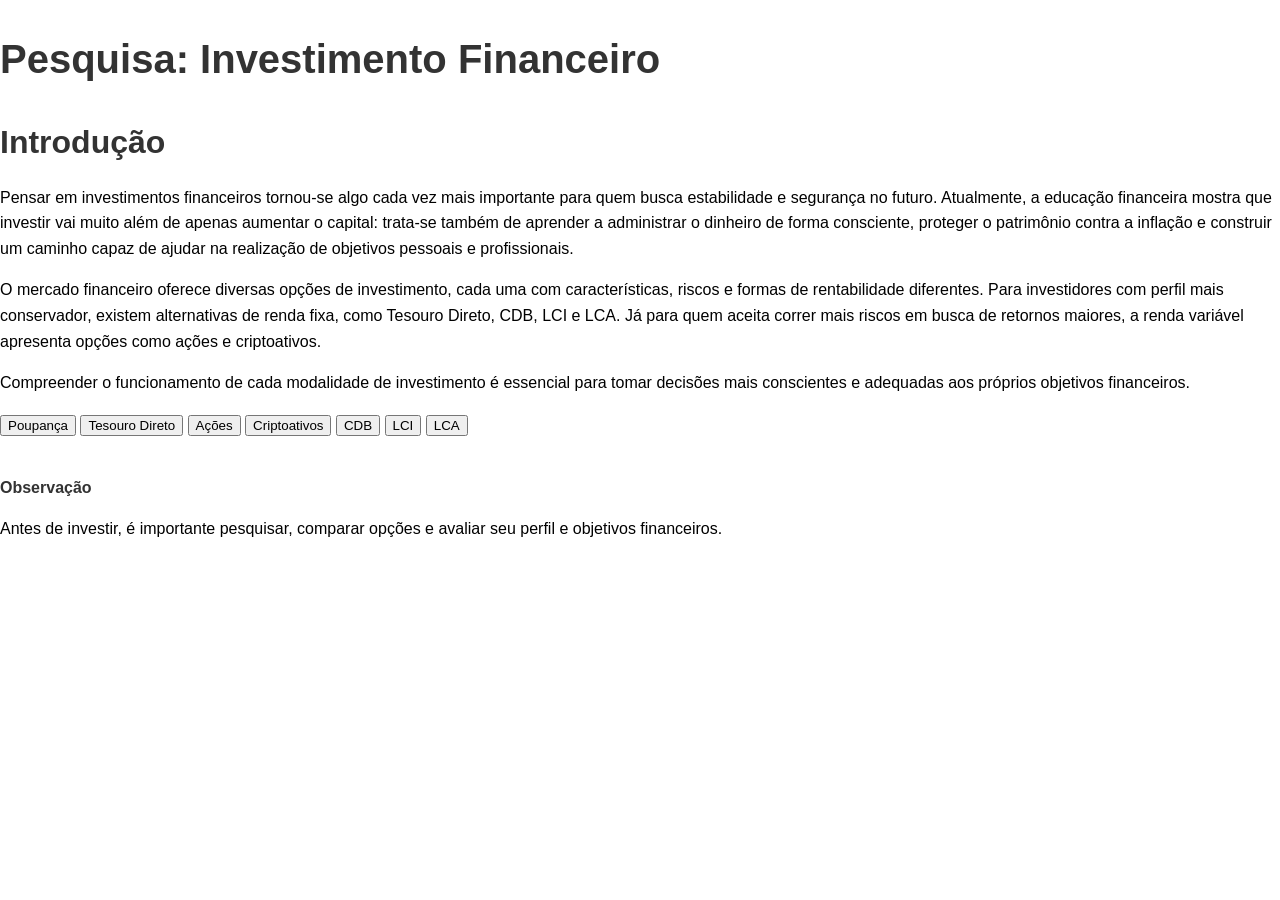
==== commit fca435aa: "arquivos base" ====
--- a/index.html
+++ b/index.html
@@ -14,189 +14,18 @@
     <p>Pensar em investimentos financeiros tornou-se algo cada vez mais importante para quem busca estabilidade e segurança no futuro. Atualmente, a educação financeira mostra que investir vai muito além de apenas aumentar o capital: trata-se também de aprender a administrar o dinheiro de forma consciente, proteger o patrimônio contra a inflação e construir um caminho capaz de ajudar na realização de objetivos pessoais e profissionais.</p>
     <p>O mercado financeiro oferece diversas opções de investimento, cada uma com características, riscos e formas de rentabilidade diferentes. Para investidores com perfil mais conservador, existem alternativas de renda fixa, como Tesouro Direto, CDB, LCI e LCA. Já para quem aceita correr mais riscos em busca de retornos maiores, a renda variável apresenta opções como ações e criptoativos.</p>
     <p>Compreender o funcionamento de cada modalidade de investimento é essencial para tomar decisões mais conscientes e adequadas aos próprios objetivos financeiros.</p>
-
-    <h2>Tesouro Direto</h2>
-    <h3>O que é?</h3>
-    <p>O Tesouro Direto é um programa criado pelo Tesouro Nacional que permite que pessoas físicas comprem títulos públicos federais pela internet. É como se o investidor emprestasse dinheiro para o governo e, em troca, recebesse esse valor de volta no futuro com juros.</p>
-    <p>Existem diferentes tipos de títulos: Tesouro Selic, Tesouro Prefixado e Tesouro IPCA+. Cada um tem sua forma de remuneração.</p>
-
-    <h3>Como funciona?</h3>
-    <p>Para investir é preciso ter conta em uma instituição habilitada (banco ou corretora). Cada título tem data de vencimento; é possível vender antes, mas isso implica marcação a mercado, gerando ganho ou perda. Existem impostos e taxas aplicáveis, como imposto de renda, IOF em alguns casos e taxa de custódia da B3.</p>
-
-    <h3>Pontos positivos</h3>
-    <ul>
-        <li>Segurança: títulos emitidos pelo governo federal.</li>
-        <li>Acessibilidade: permite começar com valores baixos.</li>
-        <li>Variedade de títulos para diferentes objetivos (Selic, IPCA+, Prefixado).</li>
-        <li>Transparência sobre taxas, prazos e formas de rendimento.</li>
-    </ul>
-
-    <h3>Pontos negativos</h3>
-    <ul>
-        <li>Alguns títulos oscilam antes do vencimento (risco ao vender antecipadamente).</li>
-        <li>Impostos e taxas podem reduzir o rendimento líquido.</li>
-        <li>Nem sempre é a alternativa mais rentável dependendo do cenário e prazo.</li>
-    </ul>
-
-    <h3>Conclusão</h3>
-    <p>O Tesouro Direto é uma boa alternativa para quem quer investir com segurança e organização, mas exige atenção a prazos, impostos e ao tipo de título escolhido.</p>
-
-    <h2>CDB</h2>
-    <h3>O que é?</h3>
-    <p>Certificado de Depósito Bancário (CDB) é um título de renda fixa emitido por bancos. Ao investir, você empresta dinheiro ao banco e recebe juros em troca.</p>
-
-    <h3>Como funciona?</h3>
-    <p>O banco emite o título com condições (prazo, rentabilidade, liquidez). No vencimento (ou em resgate, quando houver liquidez) o investidor recebe o valor aplicado mais juros. CDBs são registrados e, em muitos casos, cobertos pelo FGC.</p>
-
-    <h3>Tipos</h3>
-    <ul>
-        <li>CDB Prefixado: taxa definida no momento da aplicação.</li>
-        <li>CDB Pós-fixado (atrelado ao CDI): rende conforme um indicador, como o CDI.</li>
-        <li>CDB Híbrido: combina taxa fixa com variação da inflação (IPCA + taxa).</li>
-    </ul>
-
-    <h3>Pontos positivos</h3>
-    <ul>
-        <li>Rendimento geralmente superior à poupança.</li>
-        <li>Proteção do FGC (até R$ 250 mil por CPF e por instituição).</li>
-        <li>Alguns CDBs oferecem liquidez diária.</li>
-        <li>Variedade de modalidades para diferentes perfis.</li>
-    </ul>
-
-    <h3>Pontos negativos</h3>
-    <ul>
-        <li>Liquidez limitada em muitos casos (resgate pode implicar perda de rendimento).</li>
-        <li>Tributação (Imposto de Renda conforme tabela regressiva).</li>
-        <li>Impacto da inflação pode reduzir ganho real em alguns cenários.</li>
-        <li>Valor pode ser afetado por variações nas taxas de juros e inflação.</li>
-    </ul>
-
-    <h3>Conclusão</h3>
-    <p>O CDB é indicado para investidores cautelosos que buscam previsibilidade e possibilidade de rendimentos melhores que a poupança, com opções que vão da liquidez diária ao longo prazo.</p>
-
-    <h2>LCA</h2>
-    <h3>O que é?</h3>
-    <p>Letra de Crédito do Agronegócio (LCA) é um título de renda fixa emitido por bancos para financiar o setor do agronegócio. É regulamentada pelo Banco Central e, em muitos casos, protegida pelo FGC.</p>
-
-    <h3>Como funciona?</h3>
-    <p>O investidor aplica um valor e recebe rendimento no final do prazo. Existem carência e prazos variados. As formas de rendimento incluem prefixada, pós-fixada (geralmente atrelada ao CDI) e híbrida (IPCA + taxa).</p>
-
-    <h3>Pontos positivos</h3>
-    <ul>
-        <li>Isenção de Imposto de Renda para pessoa física.</li>
-        <li>Segurança (cobertura do FGC).</li>
-        <li>Simples de investir, boa opção para diversificação.</li>
-    </ul>
-
-    <h3>Pontos negativos</h3>
-    <ul>
-        <li>Baixa liquidez; normalmente não pode sacar antes do vencimento.</li>
-        <li>Valor mínimo pode ser alto.</li>
-        <li>Menos oferta que CDBs; nem sempre encontra-se boas opções.</li>
-    </ul>
-
-    <h3>Conclusão</h3>
-    <p>A LCA é eficiente para quem busca renda fixa sem pagar IR e deseja diversificar a carteira, sendo mais indicada para médio prazo.</p>
-
-    <h2>LCI</h2>
-    <h3>O que é?</h3>
-    <p>Letra de Crédito Imobiliário (LCI) é similar à LCA, mas destinada ao financiamento do setor imobiliário. É isenta de IR para pessoa física e costuma oferecer retorno superior à poupança.</p>
-
-    <h3>Como funciona?</h3>
-    <p>O investidor aplica e recebe o valor acrescido de juros no final do prazo. Existem modalidades prefixada, pós-fixada e híbrida.</p>
-
-    <h3>Pontos positivos</h3>
-    <ul>
-        <li>Isenção de Imposto de Renda para pessoa física.</li>
-        <li>Protegida pelo FGC.</li>
-        <li>Normalmente rende mais que a poupança.</li>
-    </ul>
-
-    <h3>Pontos negativos</h3>
-    <ul>
-        <li>Baixa liquidez e prazos/ carências que impedem uso como emergência.</li>
-        <li>Valor mínimo de investimento pode ser mais alto.</li>
-    </ul>
-
-    <h3>Conclusão</h3>
-    <p>LCI é indicada para objetivos de médio prazo e para quem quer fugir do IR, mas não serve para reserva de emergência.</p>
-
-    <h2>Ações</h2>
-    <h3>O que é?</h3>
-    <p>Uma ação representa uma fração do capital de uma empresa. Ao comprá-la, você se torna sócio minoritário, participando dos lucros e riscos da companhia.</p>
-
-    <h3>Como funciona?</h3>
-    <p>As ações são negociadas na Bolsa (B3). O preço varia pela oferta e procura. O investidor pode ganhar com valorização ou com dividendos pagos pela empresa.</p>
-
-    <h3>Pontos positivos</h3>
-    <ul>
-        <li>Potencial de valorização ilimitado.</li>
-        <li>Possibilidade de receber dividendos regularmente.</li>
-        <li>Facilidade de transformar ações em dinheiro (liquidez de mercado).</li>
-    </ul>
-
-    <h3>Pontos negativos</h3>
-    <ul>
-        <li>Alta volatilidade; preço pode cair muito em períodos de crise.</li>
-        <li>Risco de perda total se a empresa falir (sem seguro como FGC).</li>
-    </ul>
-
-    <h3>Conclusão</h3>
-    <p>Investir em ações é indicado para quem busca crescimento de patrimônio no longo prazo e aceita risco. É recomendado ter reserva de emergência antes de começar.</p>
-
-    <h2>Criptoativos</h2>
-    <h3>O que é?</h3>
-    <p>Criptoativos são ativos digitais que usam tecnologia blockchain (ex.: Bitcoin). Não são emitidos por governos e funcionam de forma descentralizada.</p>
-
-    <h3>Como funciona?</h3>
-    <p>O valor é definido pelo mercado. É possível comprar frações e negociar em exchanges. O mercado funciona 24/7 e não há uma autoridade central controlando.</p>
-
-    <h3>Pontos positivos</h3>
-    <ul>
-        <li>Algumas moedas tiveram valorização muito alta em curto período.</li>
-        <li>Permite transferências rápidas e sem intermediários.</li>
-        <li>Investir em tecnologia e descentralização financeira.</li>
-    </ul>
-
-    <h3>Pontos negativos</h3>
-    <ul>
-        <li>Grande volatilidade; quedas de 20–30% em um dia são possíveis.</li>
-        <li>Risco de perda irreversível por ataques, golpes ou perda de chaves.</li>
-        <li>Regulação e leis ainda em evolução, gerando incertezas.</li>
-    </ul>
-
-    <h3>Conclusão</h3>
-    <p>Criptoativos são investimentos de altíssimo risco e potencial de retorno. Indicados apenas para quem tem experiência e pode perder o capital investido.</p>
-
-    <h2>Poupança</h2>
-    <h3>O que é?</h3>
-    <p>A poupança é uma conta destinada a guardar dinheiro e gerar rendimentos. É considerada renda fixa e conta com garantia do FGC até certo limite.</p>
-
-    <h3>Como funciona?</h3>
-    <p>O rendimento da poupança depende da Taxa Selic: quando a Selic > 8,5% ao ano, rende 0,5% ao mês + TR; quando a Selic ≤ 8,5%, rende 70% da Selic + TR. Possui liquidez diária, mas existe a regra da data de aniversário (30 dias) que pode afetar o rendimento se houver saque antecipado.</p>
-
-    <h3>Pontos positivos</h3>
-    <ul>
-        <li>Fácil de acessar e simples de usar.</li>
-        <li>Segurança com proteção do FGC.</li>
-        <li>Isenção de Imposto de Renda para pessoa física.</li>
-        <li>Liquidez diária.</li>
-    </ul>
-
-    <h3>Pontos negativos</h3>
-    <ul>
-        <li>Rentabilidade baixa em comparação com outras opções de renda fixa.</li>
-        <li>Pode não preservar poder de compra em períodos de inflação alta.</li>
-        <li>Regra da data de aniversário que pode reduzir rendimentos em saques antecipados.</li>
-    </ul>
-
-    <h3>Conclusão</h3>
-    <p>A poupança é simples e segura, indicada para iniciantes e para pequenas reservas, mas geralmente não é a melhor opção para objetivos de médio e longo prazo devido à baixa rentabilidade.</p>
-
+<button id="btnPoupanca" onclick="window.location.href='poupança.html'">Poupança</button>
+<button id="btnTesouroDireto" onclick="window.location.href='TesouroDireto.html'">Tesouro Direto</button>
+<button id="btnAcoes" onclick="window.location.href='acoes.html'">Ações</button>
+<button id="btnCriptoativos" onclick="window.location.href='criptoativos.html'">Criptoativos</button>
+<button id="btnCDB" onclick="window.location.href='CDB.html'">CDB</button>
+<button id="btnLCI" onclick="window.location.href='LCI.html'">LCI</button>
+<button id="btnLCA" onclick="window.location.href='LCA.html'">LCA</button>
     <br>
     <h6>Observação</h6>
     <p>Antes de investir, é importante pesquisar, comparar opções e avaliar seu perfil e objetivos financeiros.</p>
-<script src=script.js></script>
+<script src="script.js"></script>
 </body>
+</html>
 
 </html>
--- a/style.css
+++ b/style.css
@@ -0,0 +1,53 @@
+body {
+    font-family: Arial, sans-serif;
+    line-height: 1.6;
+    margin: 0;
+    padding: 0;
+}
+
+h1, h2, h3, h4, h5, h6 {
+    color: #333;
+}
+
+h1 {
+    font-size: 2.5em;
+    margin-bottom: 0.5em;
+}
+
+h2 {
+    font-size: 2em;
+    margin-bottom: 0.5em;
+}
+
+h3 {
+    font-size: 1.5em;
+    margin-bottom: 0.5em;
+}
+
+h4 {
+    font-size: 1.25em;
+    margin-bottom: 0.5em;
+}
+
+h5 {
+    font-size: 1.1em;
+    margin-bottom: 0.5em;
+}
+
+h6 {
+    font-size: 1em;
+    margin-bottom: 0.5em;
+}
+
+p {
+    margin-bottom: 1em;
+}
+
+ul {
+    margin-bottom: 1em;
+    padding-left: 1.5em;
+}
+
+li {
+    margin-bottom: 0.5em;
+} 
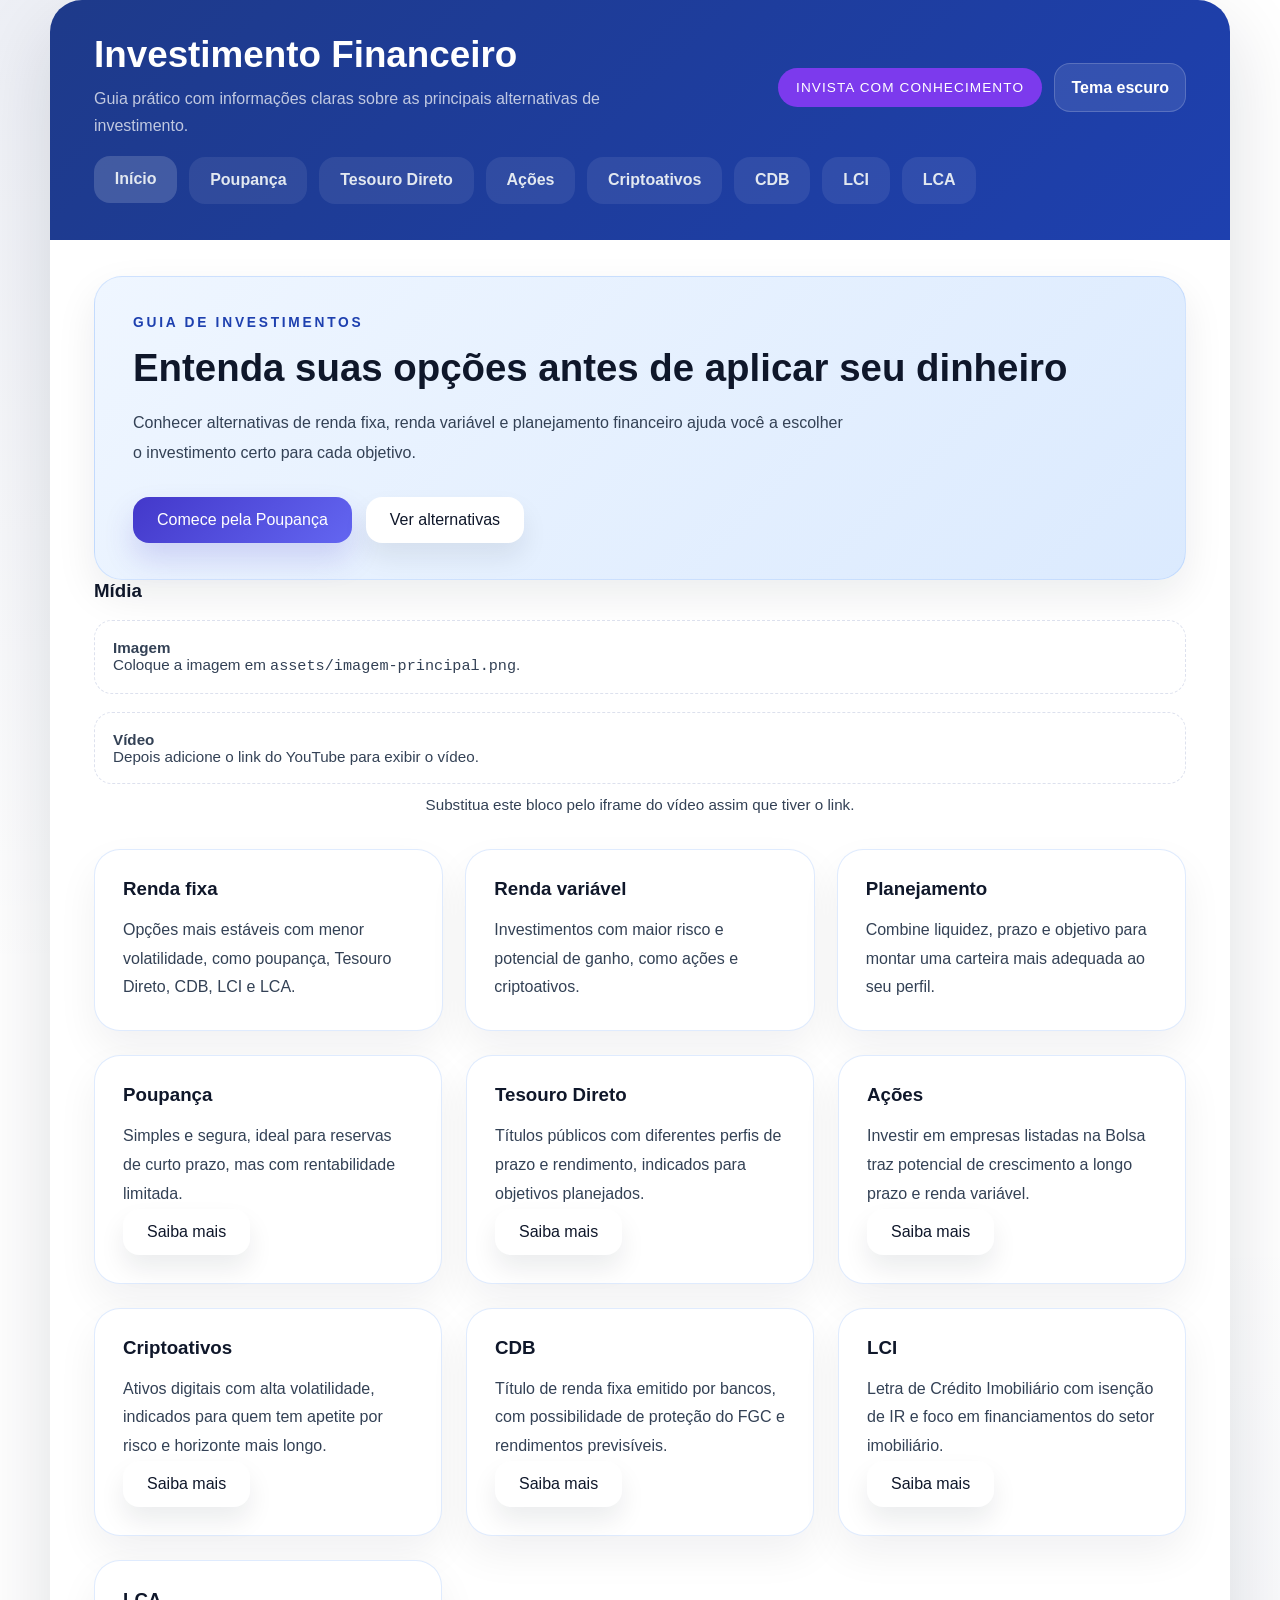
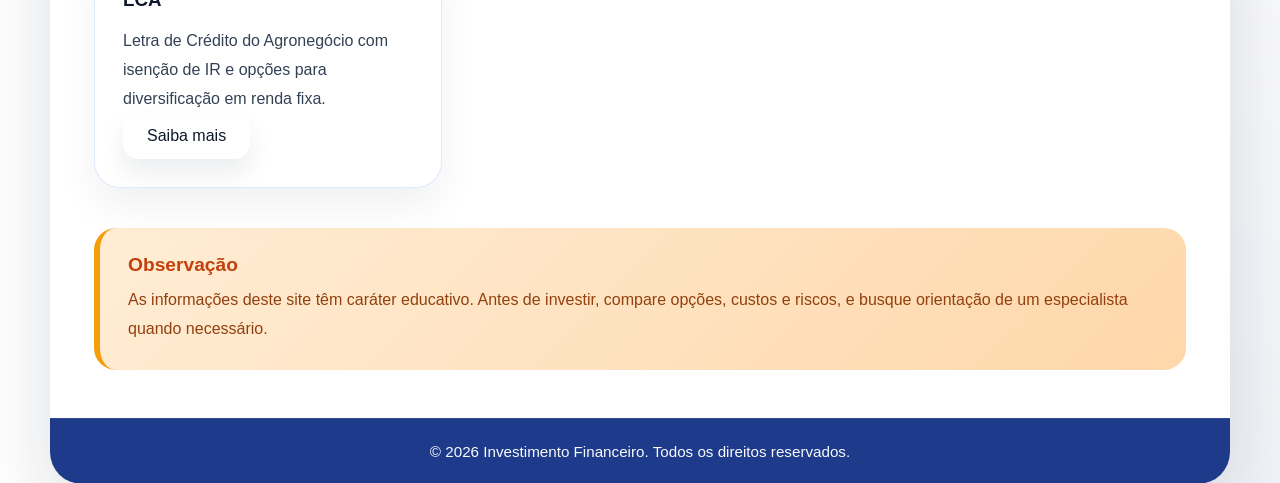
==== commit ca79448b: "feat: Revamp investment pages with enhanced structure and content - Updated acoes.html with improved" ====
--- a/index.html
+++ b/index.html
@@ -1,31 +1,125 @@
 <!DOCTYPE html>
 <html lang="pt-br">
-
 <head>
     <meta charset="UTF-8">
     <meta name="viewport" content="width=device-width, initial-scale=1.0">
     <title>Investimento Financeiro</title>
+    <meta name="description" content="Conheça os principais investimentos financeiros no Brasil, com explicações sobre poupança, Tesouro Direto, CDB, LCI, LCA, ações e criptoativos.">
+    <link rel="icon" href="favicon.ico" type="image/x-icon">
     <link rel="stylesheet" href="style.css">
 </head>
 <body>
-    <h1>Pesquisa: Investimento Financeiro</h1>
+    <div class="container">
+        <header class="site-header">
+            <div class="brand">
+                <h1>Investimento Financeiro</h1>
+                <p>Guia prático com informações claras sobre as principais alternativas de investimento.</p>
+            </div>
+            <div class="header-actions">
+                <span class="badge">Invista com conhecimento</span>
+                <button class="theme-toggle" type="button" aria-label="Alternar tema">Tema escuro</button>
+            </div>
+            <nav class="main-nav" aria-label="Navegação principal">
+                <a href="index.html">Início</a>
+                <a href="poupança.html">Poupança</a>
+                <a href="TesouroDireto.html">Tesouro Direto</a>
+                <a href="acoes.html">Ações</a>
+                <a href="criptoativos.html">Criptoativos</a>
+                <a href="CDB.html">CDB</a>
+                <a href="LCI.html">LCI</a>
+                <a href="LCA.html">LCA</a>
+            </nav>
+        </header>
 
-    <h2>Introdução</h2>
-    <p>Pensar em investimentos financeiros tornou-se algo cada vez mais importante para quem busca estabilidade e segurança no futuro. Atualmente, a educação financeira mostra que investir vai muito além de apenas aumentar o capital: trata-se também de aprender a administrar o dinheiro de forma consciente, proteger o patrimônio contra a inflação e construir um caminho capaz de ajudar na realização de objetivos pessoais e profissionais.</p>
-    <p>O mercado financeiro oferece diversas opções de investimento, cada uma com características, riscos e formas de rentabilidade diferentes. Para investidores com perfil mais conservador, existem alternativas de renda fixa, como Tesouro Direto, CDB, LCI e LCA. Já para quem aceita correr mais riscos em busca de retornos maiores, a renda variável apresenta opções como ações e criptoativos.</p>
-    <p>Compreender o funcionamento de cada modalidade de investimento é essencial para tomar decisões mais conscientes e adequadas aos próprios objetivos financeiros.</p>
-<button id="btnPoupanca" onclick="window.location.href='poupança.html'">Poupança</button>
-<button id="btnTesouroDireto" onclick="window.location.href='TesouroDireto.html'">Tesouro Direto</button>
-<button id="btnAcoes" onclick="window.location.href='acoes.html'">Ações</button>
-<button id="btnCriptoativos" onclick="window.location.href='criptoativos.html'">Criptoativos</button>
-<button id="btnCDB" onclick="window.location.href='CDB.html'">CDB</button>
-<button id="btnLCI" onclick="window.location.href='LCI.html'">LCI</button>
-<button id="btnLCA" onclick="window.location.href='LCA.html'">LCA</button>
-    <br>
-    <h6>Observação</h6>
-    <p>Antes de investir, é importante pesquisar, comparar opções e avaliar seu perfil e objetivos financeiros.</p>
-<script src="script.js"></script>
+        <main>
+            <section class="hero">
+                <span class="eyebrow">Guia de investimentos</span>
+                <h2>Entenda suas opções antes de aplicar seu dinheiro</h2>
+                <p>Conhecer alternativas de renda fixa, renda variável e planejamento financeiro ajuda você a escolher o investimento certo para cada objetivo.</p>
+                <div class="hero-actions">
+                    <a class="button" href="poupança.html">Comece pela Poupança</a>
+                    <a class="button button-secondary" href="#investimentos">Ver alternativas</a>
+                </div>
+            </section>
+
+            <section class="media-section">
+                <h3>Mídia</h3>
+                <div class="media-grid">
+                    <div class="media-placeholder">
+                        <strong>Imagem</strong>
+                        <p>Coloque a imagem em <code>assets/imagem-principal.png</code>.</p>
+                    </div>
+                    <div class="media-placeholder">
+                        <strong>Vídeo</strong>
+                        <p>Depois adicione o link do YouTube para exibir o vídeo.</p>
+                    </div>
+                </div>
+                <p class="video-notice">Substitua este bloco pelo iframe do vídeo assim que tiver o link.</p>
+            </section>
+
+            <section class="overview" id="investimentos">
+                <article class="overview-card">
+                    <h3>Renda fixa</h3>
+                    <p>Opções mais estáveis com menor volatilidade, como poupança, Tesouro Direto, CDB, LCI e LCA.</p>
+                </article>
+                <article class="overview-card">
+                    <h3>Renda variável</h3>
+                    <p>Investimentos com maior risco e potencial de ganho, como ações e criptoativos.</p>
+                </article>
+                <article class="overview-card">
+                    <h3>Planejamento</h3>
+                    <p>Combine liquidez, prazo e objetivo para montar uma carteira mais adequada ao seu perfil.</p>
+                </article>
+            </section>
+
+            <section class="cards-grid page-links" id="investimentos">
+                <article class="card">
+                    <h3>Poupança</h3>
+                    <p>Simples e segura, ideal para reservas de curto prazo, mas com rentabilidade limitada.</p>
+                    <a class="button button-secondary" href="poupança.html">Saiba mais</a>
+                </article>
+                <article class="card">
+                    <h3>Tesouro Direto</h3>
+                    <p>Títulos públicos com diferentes perfis de prazo e rendimento, indicados para objetivos planejados.</p>
+                    <a class="button button-secondary" href="TesouroDireto.html">Saiba mais</a>
+                </article>
+                <article class="card">
+                    <h3>Ações</h3>
+                    <p>Investir em empresas listadas na Bolsa traz potencial de crescimento a longo prazo e renda variável.</p>
+                    <a class="button button-secondary" href="acoes.html">Saiba mais</a>
+                </article>
+                <article class="card">
+                    <h3>Criptoativos</h3>
+                    <p>Ativos digitais com alta volatilidade, indicados para quem tem apetite por risco e horizonte mais longo.</p>
+                    <a class="button button-secondary" href="criptoativos.html">Saiba mais</a>
+                </article>
+                <article class="card">
+                    <h3>CDB</h3>
+                    <p>Título de renda fixa emitido por bancos, com possibilidade de proteção do FGC e rendimentos previsíveis.</p>
+                    <a class="button button-secondary" href="CDB.html">Saiba mais</a>
+                </article>
+                <article class="card">
+                    <h3>LCI</h3>
+                    <p>Letra de Crédito Imobiliário com isenção de IR e foco em financiamentos do setor imobiliário.</p>
+                    <a class="button button-secondary" href="LCI.html">Saiba mais</a>
+                </article>
+                <article class="card">
+                    <h3>LCA</h3>
+                    <p>Letra de Crédito do Agronegócio com isenção de IR e opções para diversificação em renda fixa.</p>
+                    <a class="button button-secondary" href="LCA.html">Saiba mais</a>
+                </article>
+            </section>
+
+            <section class="note-section">
+                <h6>Observação</h6>
+                <p>As informações deste site têm caráter educativo. Antes de investir, compare opções, custos e riscos, e busque orientação de um especialista quando necessário.</p>
+            </section>
+        </main>
+
+        <footer class="site-footer">
+            <p>© <span class="year">2024</span> Investimento Financeiro. Todos os direitos reservados.</p>
+        </footer>
+    </div>
+    <script src="script.js"></script>
 </body>
 </html>
-
-</html>
--- a/style.css
+++ b/style.css
@@ -1,53 +1,470 @@
-body {
-    font-family: Arial, sans-serif;
-    line-height: 1.6;
+:root {
+    --bg-page: #ffffff;
+    --bg-start: rgba(30, 58, 138, 0.08);
+    --bg-end: rgba(30, 58, 138, 0.06);
+    --surface: #ffffff;
+    --surface-soft: #f8fafc;
+    --primary: #1e40af;
+    --primary-soft: #e0e7ff;
+    --text-primary: #0f172a;
+    --text-secondary: #334155;
+    --border: rgba(30, 58, 138, 0.15);
+    --header-bg: linear-gradient(135deg, #1e3a8a 0%, #1e40af 100%);
+    --hero-bg: linear-gradient(135deg, #eff6ff 0%, #dbeafe 100%);
+    --hero-border: rgba(59, 130, 246, 0.16);
+    --note-bg: linear-gradient(135deg, #e0f2fe 0%, #bfdbfe 100%);
+    --footer-bg: #1e3a8a;
+    --footer-text: #f8fafc;
+    --nav-link-bg: rgba(255, 255, 255, 0.12);
+    --nav-link-text: #f8fafc;
+    --button-secondary-bg: #ffffff;
+    --button-secondary-text: #0f172a;
+    --card-bg: #ffffff;
+    --card-border: rgba(59, 130, 246, 0.16);
+    --highlight-bg: #eff6ff;
+    --highlight-border: rgba(59, 130, 246, 0.2);
+    --note-bg: linear-gradient(135deg, #ffedd5 0%, #fed7aa 100%);
+    --note-border: #f59e0b;
+    --note-title: #c2410c;
+    --note-text: #92400e;
+    --radius: 24px;
+}
+
+html[data-theme='dark'] {
+    --bg-page: #000000;
+    --bg-start: rgba(59, 130, 246, 0.12);
+    --bg-end: rgba(147, 197, 253, 0.12);
+    --surface: #070b14;
+    --surface-soft: #0f172a;
+    --primary: #60a5fa;
+    --primary-soft: #1e3a8a;
+    --text-primary: #ffffff;
+    --text-secondary: #cbd5e1;
+    --border: rgba(96, 165, 250, 0.18);
+    --header-bg: linear-gradient(135deg, #020617 0%, #0a101f 100%);
+    --hero-bg: linear-gradient(135deg, #071120 0%, #0a0f19 100%);
+    --hero-border: rgba(96, 165, 250, 0.2);
+    --note-bg: linear-gradient(135deg, #071120 0%, #0a0f19 100%);
+    --footer-bg: #020617;
+    --footer-text: #f8fafc;
+    --nav-link-bg: rgba(255, 255, 255, 0.08);
+    --nav-link-text: #f8fafc;
+    --button-secondary-bg: #0f172a;
+    --button-secondary-text: #ffffff;
+    --card-bg: #071120;
+    --card-border: rgba(96, 165, 250, 0.22);
+    --highlight-bg: #0f172a;
+    --highlight-border: rgba(96, 165, 250, 0.22);
+    --note-bg: linear-gradient(135deg, #0f172a 0%, #111827 100%);
+    --note-border: #60a5fa;
+    --note-title: #dbeafe;
+    --note-text: #cbd5e1;
+}
+
+* {
     margin: 0;
     padding: 0;
-}
-
-h1, h2, h3, h4, h5, h6 {
-    color: #333;
-}
-
-h1 {
-    font-size: 2.5em;
-    margin-bottom: 0.5em;
-}
-
-h2 {
-    font-size: 2em;
-    margin-bottom: 0.5em;
-}
-
-h3 {
-    font-size: 1.5em;
-    margin-bottom: 0.5em;
-}
-
-h4 {
-    font-size: 1.25em;
-    margin-bottom: 0.5em;
-}
-
-h5 {
-    font-size: 1.1em;
-    margin-bottom: 0.5em;
-}
-
-h6 {
-    font-size: 1em;
-    margin-bottom: 0.5em;
-}
-
-p {
-    margin-bottom: 1em;
-}
-
-ul {
-    margin-bottom: 1em;
-    padding-left: 1.5em;
-}
-
-li {
-    margin-bottom: 0.5em;
-} +    box-sizing: border-box;
+}
+
+html {
+    scroll-behavior: smooth;
+}
+
+body {
+    font-family: 'Segoe UI', Tahoma, Geneva, Verdana, sans-serif;
+    min-height: 100vh;
+    color: var(--text-primary);
+    background: radial-gradient(circle at top left, var(--bg-start), transparent 40%),
+                radial-gradient(circle at bottom right, var(--bg-end), transparent 35%),
+                linear-gradient(180deg, var(--bg-page) 0%, rgba(255,255,255,0.96) 100%);
+}
+
+img,
+svg {
+    max-width: 100%;
+    display: block;
+}
+
+a {
+    color: inherit;
+    text-decoration: none;
+}
+
+button,
+a.button {
+    display: inline-flex;
+    align-items: center;
+    justify-content: center;
+    border: none;
+    font: inherit;
+    cursor: pointer;
+}
+
+.container {
+    max-width: 1180px;
+    margin: 0 auto;
+    background: var(--surface);
+    border-radius: 32px;
+    box-shadow: 0 28px 80px rgba(15, 23, 42, 0.14);
+    overflow: hidden;
+}
+
+.site-header {
+    display: flex;
+    flex-wrap: wrap;
+    justify-content: space-between;
+    align-items: center;
+    gap: 18px;
+    padding: 36px 44px;
+    background: var(--header-bg);
+    color: white;
+}
+
+.brand {
+    display: flex;
+    flex-direction: column;
+    gap: 10px;
+}
+
+.brand h1 {
+    font-size: 2.3rem;
+    line-height: 1.05;
+}
+
+.brand p {
+    color: rgba(255, 255, 255, 0.72);
+    max-width: 560px;
+    line-height: 1.7;
+}
+
+.badge {
+    display: inline-flex;
+    align-items: center;
+    justify-content: center;
+    padding: 0.75rem 1.1rem;
+    border-radius: 999px;
+    background: #7c3aed;
+    color: white;
+    font-size: 0.85rem;
+    letter-spacing: 0.08em;
+    text-transform: uppercase;
+}
+
+.header-actions {
+    display: flex;
+    align-items: center;
+    gap: 0.8rem;
+}
+
+.theme-toggle {
+    background: rgba(255, 255, 255, 0.1);
+    color: white;
+    padding: 0.9rem 1rem;
+    border-radius: 16px;
+    border: 1px solid rgba(255, 255, 255, 0.18);
+    font-weight: 700;
+    transition: transform 0.25s ease, background-color 0.25s ease, border-color 0.25s ease;
+}
+
+.theme-toggle:hover,
+.theme-toggle:focus-visible {
+    transform: translateY(-1px);
+    background: rgba(255, 255, 255, 0.18);
+    outline: none;
+}
+
+.main-nav {
+    display: flex;
+    flex-wrap: wrap;
+    gap: 12px;
+}
+
+.main-nav a {
+    padding: 0.9rem 1.3rem;
+    border-radius: 16px;
+    background: rgba(255, 255, 255, 0.08);
+    color: #e2e8f0;
+    font-weight: 600;
+    transition: transform 0.25s ease, background-color 0.25s ease;
+}
+
+.main-nav a:hover,
+.main-nav a.active {
+    transform: translateY(-1px);
+    background: rgba(255, 255, 255, 0.16);
+}
+
+main {
+    padding: 36px 44px 48px;
+}
+
+.hero {
+    padding: 36px 38px;
+    border-radius: 28px;
+    background: var(--hero-bg);
+    border: 1px solid var(--hero-border);
+    box-shadow: 0 16px 40px rgba(15, 23, 42, 0.08);
+}
+
+.eyebrow {
+    display: inline-flex;
+    margin-bottom: 18px;
+    color: var(--primary);
+    font-size: 0.86rem;
+    font-weight: 700;
+    letter-spacing: 0.2em;
+    text-transform: uppercase;
+}
+
+.hero h2 {
+    font-size: clamp(2.4rem, 3vw, 3rem);
+    line-height: 1.05;
+    color: var(--text-primary);
+    margin-bottom: 20px;
+}
+
+.hero p {
+    max-width: 720px;
+    line-height: 1.9;
+    color: var(--text-secondary);
+    margin-bottom: 28px;
+}
+
+.hero-actions {
+    display: flex;
+    flex-wrap: wrap;
+    gap: 14px;
+}
+
+.button {
+    padding: 14px 24px;
+    border-radius: 16px;
+    background: linear-gradient(135deg, #4338ca 0%, #6366f1 100%);
+    color: white;
+    font-weight: 700;
+    box-shadow: 0 16px 30px rgba(67, 56, 202, 0.18);
+    transition: transform 0.25s ease, box-shadow 0.25s ease;
+}
+
+.button:hover,
+.button:focus-visible {
+    transform: translateY(-2px);
+    box-shadow: 0 20px 35px rgba(67, 56, 202, 0.22);
+    outline: none;
+}
+
+.button-secondary {
+    background: var(--button-secondary-bg);
+    color: var(--button-secondary-text);
+    box-shadow: 0 14px 26px rgba(15, 23, 42, 0.08);
+}
+
+.overview {
+    display: grid;
+    grid-template-columns: repeat(3, minmax(0, 1fr));
+    gap: 22px;
+    margin: 36px 0 24px;
+}
+
+.overview-card,
+.card {
+    background: var(--card-bg);
+    border: 1px solid var(--card-border);
+    border-radius: 26px;
+    padding: 28px;
+    box-shadow: 0 18px 42px rgba(15, 23, 42, 0.06);
+}
+
+.overview-card h3,
+.card h3 {
+    color: var(--text-primary);
+    margin-bottom: 16px;
+}
+
+.overview-card p,
+.card p {
+    color: var(--text-secondary);
+    line-height: 1.8;
+}
+
+.cards-grid {
+    display: grid;
+    grid-template-columns: repeat(auto-fit, minmax(260px, 1fr));
+    gap: 24px;
+}
+
+.card-link {
+    display: inline-flex;
+    margin-top: 20px;
+    color: var(--primary);
+    font-weight: 700;
+}
+
+.note-section {
+    margin-top: 40px;
+    padding: 26px 28px;
+    background: var(--note-bg);
+    border-radius: 22px;
+    border-left: 6px solid var(--note-border);
+    color: var(--note-text);
+}
+
+.note-section h6 {
+    font-size: 1.2rem;
+    margin-bottom: 10px;
+    color: var(--note-title);
+}
+
+.note-section p {
+    line-height: 1.8;
+}
+
+.content-page {
+    max-width: 880px;
+    margin: 0 auto;
+    padding-top: 8px;
+}
+
+.content-page .page-intro {
+    margin-bottom: 28px;
+}
+
+.content-page .label {
+    display: inline-flex;
+    margin-bottom: 16px;
+    color: var(--primary);
+    font-size: 0.85rem;
+    font-weight: 700;
+    letter-spacing: 0.16em;
+    text-transform: uppercase;
+}
+
+.content-page h2 {
+    color: var(--text-primary);
+    font-size: clamp(2rem, 3vw, 2.5rem);
+    margin-bottom: 18px;
+    line-height: 1.08;
+}
+
+.content-page h3 {
+    color: #1e293b;
+    margin-top: 30px;
+    margin-bottom: 14px;
+    font-size: 1.45rem;
+}
+
+.content-page p,
+.content-page li {
+    color: var(--text-secondary);
+    font-size: 1.02rem;
+    line-height: 1.78;
+}
+
+.content-page ul {
+    list-style: disc inside;
+    margin: 18px 0 0 1.25rem;
+}
+
+.content-page li {
+    margin-bottom: 12px;
+}
+
+.highlight-box {
+    margin: 30px 0;
+    padding: 24px;
+    border-radius: 24px;
+    background: var(--highlight-bg);
+    border: 1px solid var(--highlight-border);
+    color: #334155;
+}
+
+.image-container {
+    text-align: center;
+    margin: 20px 0;
+}
+
+.image-container img {
+    max-width: 100%;
+    border-radius: 12px;
+    box-shadow: 0 10px 30px rgba(0, 0, 0, 0.2);
+}
+
+.media-placeholder {
+    margin-top: 18px;
+    padding: 18px;
+    border-radius: 18px;
+    background: rgba(255, 255, 255, 0.88);
+    color: var(--text-secondary);
+    border: 1px dashed var(--border);
+    font-size: 0.95rem;
+}
+
+html[data-theme='dark'] .media-placeholder {
+    background: rgba(255, 255, 255, 0.05);
+    color: var(--text-secondary);
+    border-color: rgba(96, 165, 250, 0.22);
+}
+
+.video-notice {
+    margin-top: 12px;
+    font-size: 0.95rem;
+    color: var(--text-secondary);
+    text-align: center;
+}
+
+.back-button {
+    margin-top: 38px;
+    text-align: center;
+}
+
+.back-button .button {
+    min-width: 220px;
+}
+
+.site-footer {
+    background: var(--footer-bg);
+    color: var(--footer-text);
+    text-align: center;
+    padding: 24px 28px;
+    border-top: 1px solid rgba(255, 255, 255, 0.08);
+}
+
+.site-footer p {
+    margin: 0;
+    font-size: 0.95rem;
+}
+
+@media (max-width: 992px) {
+    .overview {
+        grid-template-columns: repeat(2, minmax(0, 1fr));
+    }
+}
+
+@media (max-width: 760px) {
+    .site-header {
+        padding: 26px 22px;
+    }
+
+    .main-nav {
+        width: 100%;
+        justify-content: center;
+    }
+
+    main {
+        padding: 30px 22px 36px;
+    }
+
+    .hero {
+        padding: 28px 24px;
+    }
+
+    .overview,
+    .cards-grid {
+        grid-template-columns: 1fr;
+    }
+
+    .content-page h2 {
+        font-size: 2rem;
+    }
+}
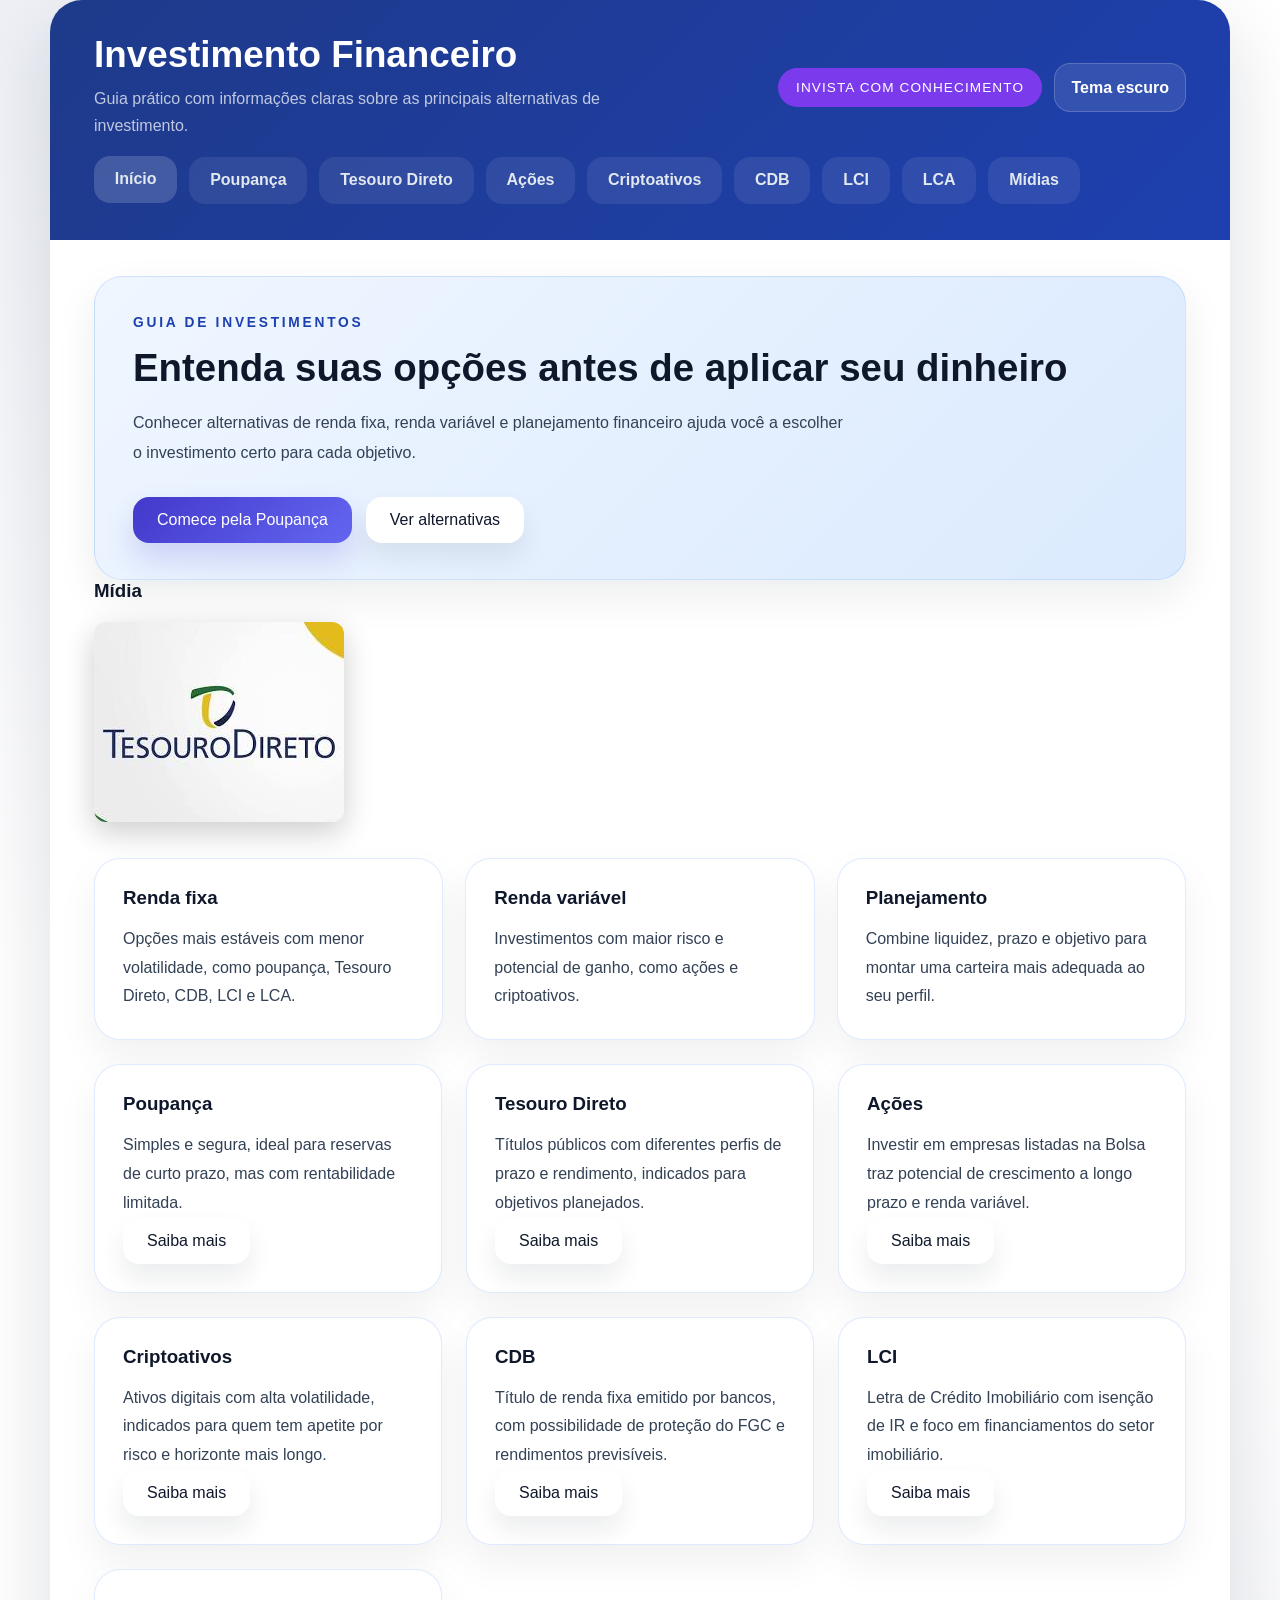
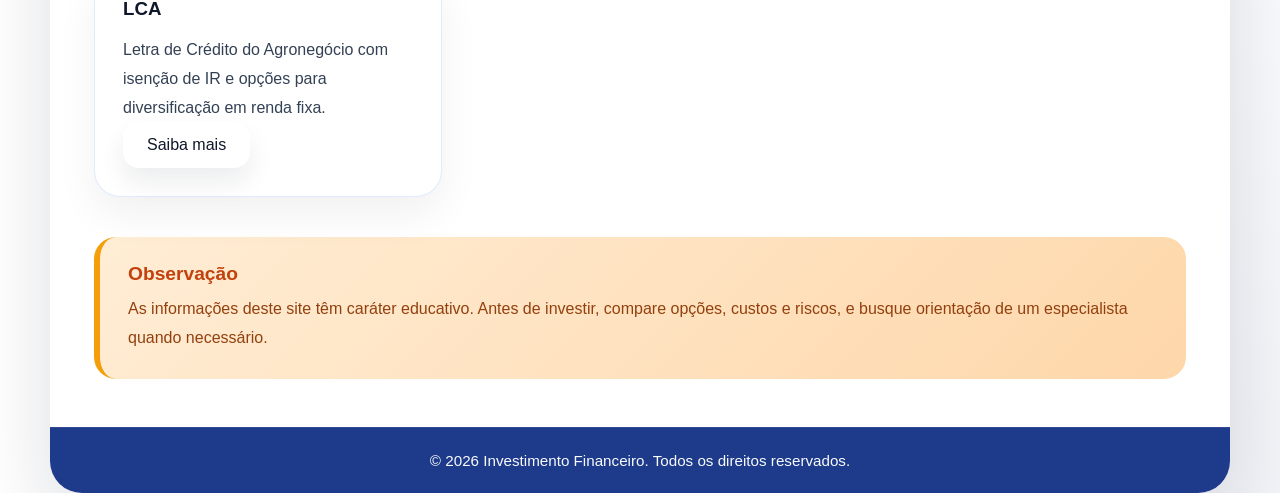
==== commit 328e37ae: "up" ====
--- a/index.html
+++ b/index.html
@@ -28,6 +28,7 @@
                 <a href="CDB.html">CDB</a>
                 <a href="LCI.html">LCI</a>
                 <a href="LCA.html">LCA</a>
+                <a href="midia.html">Mídias</a>
             </nav>
         </header>
 
@@ -44,17 +45,11 @@
 
             <section class="media-section">
                 <h3>Mídia</h3>
-                <div class="media-grid">
-                    <div class="media-placeholder">
-                        <strong>Imagem</strong>
-                        <p>Coloque a imagem em <code>assets/imagem-principal.png</code>.</p>
-                    </div>
-                    <div class="media-placeholder">
-                        <strong>Vídeo</strong>
-                        <p>Depois adicione o link do YouTube para exibir o vídeo.</p>
+                 <div class="media-grid">
+                    <div class="image-container">
+                        <img src="assets/tesouroDireto.jpg" alt="Imagem introdutória de investimentos e finanças pessoais">
                     </div>
                 </div>
-                <p class="video-notice">Substitua este bloco pelo iframe do vídeo assim que tiver o link.</p>
             </section>
 
             <section class="overview" id="investimentos">
--- a/style.css
+++ b/style.css
@@ -390,6 +390,27 @@
     box-shadow: 0 10px 30px rgba(0, 0, 0, 0.2);
 }
 
+.video-grid {
+    display: grid;
+    grid-template-columns: repeat(2, minmax(0, 1fr));
+    gap: 24px;
+    margin-top: 24px;
+}
+
+.video-frame {
+    width: 100%;
+    min-height: 340px;
+    border: 0;
+    border-radius: 18px;
+}
+
+.video-notice {
+    margin-top: 12px;
+    font-size: 0.95rem;
+    color: var(--text-secondary);
+    text-align: center;
+}
+
 .media-placeholder {
     margin-top: 18px;
     padding: 18px;
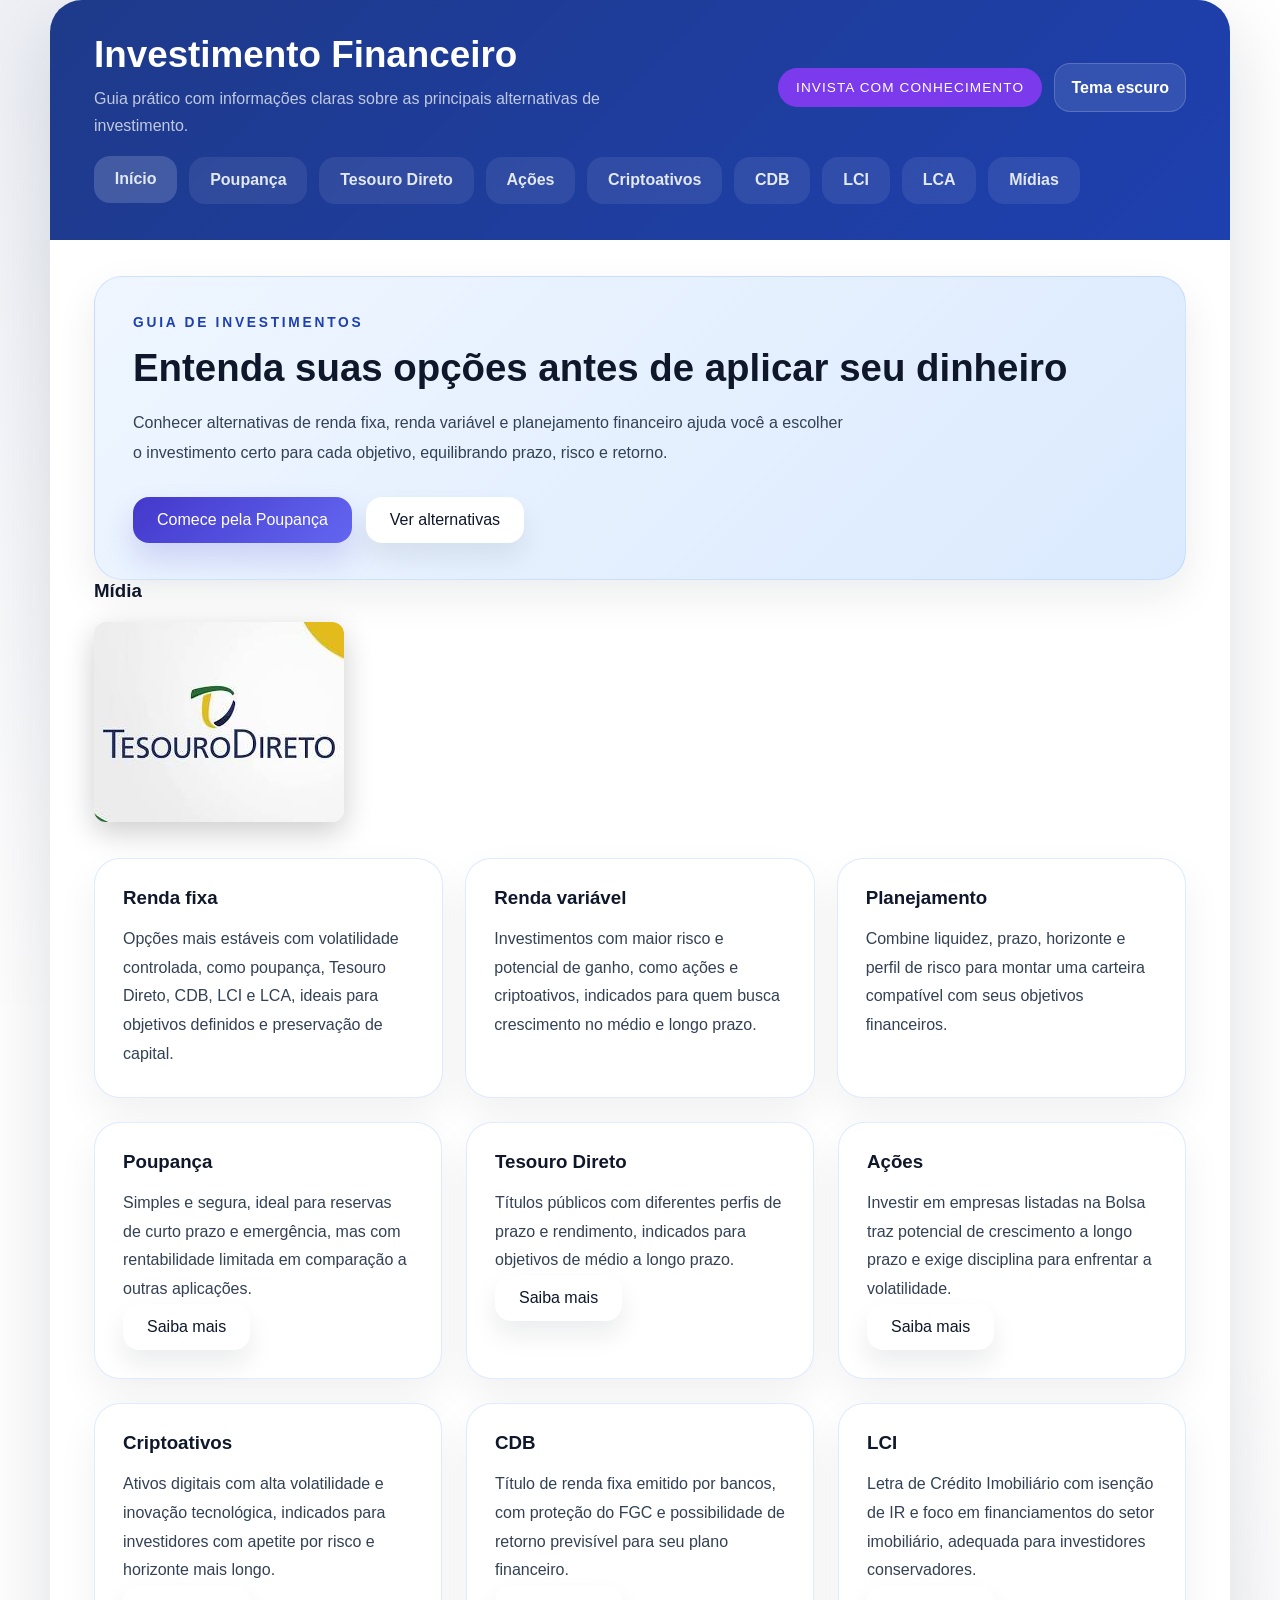
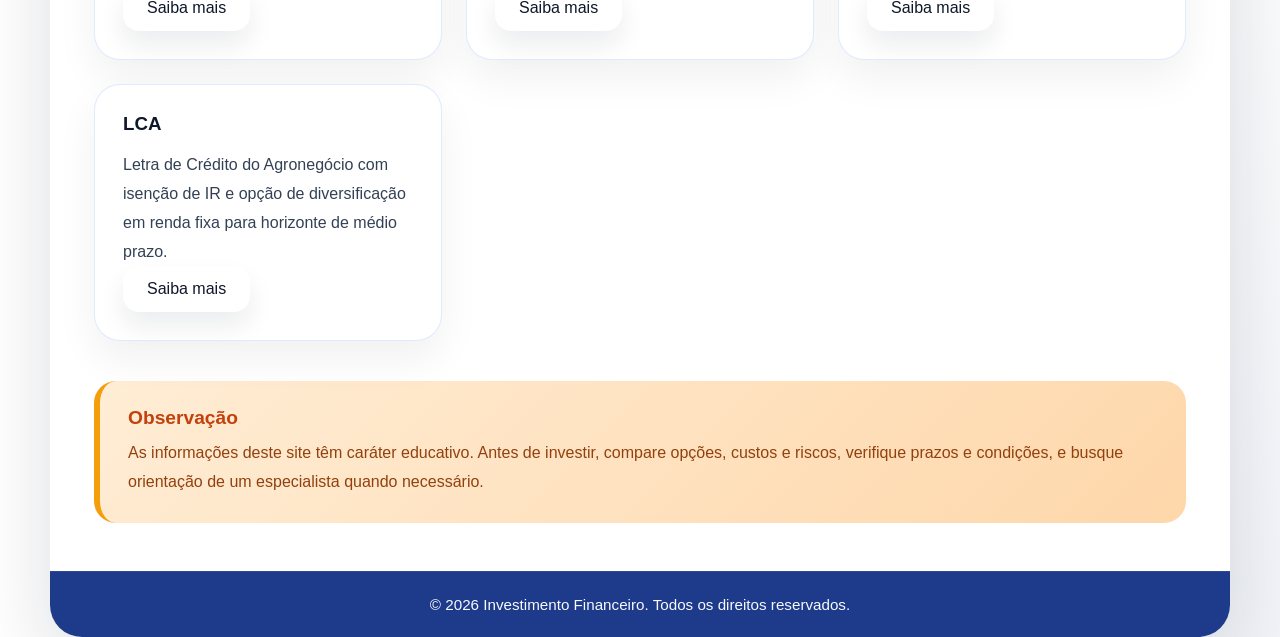
==== commit 6396a710: "date" ====
--- a/index.html
+++ b/index.html
@@ -36,7 +36,7 @@
             <section class="hero">
                 <span class="eyebrow">Guia de investimentos</span>
                 <h2>Entenda suas opções antes de aplicar seu dinheiro</h2>
-                <p>Conhecer alternativas de renda fixa, renda variável e planejamento financeiro ajuda você a escolher o investimento certo para cada objetivo.</p>
+                <p>Conhecer alternativas de renda fixa, renda variável e planejamento financeiro ajuda você a escolher o investimento certo para cada objetivo, equilibrando prazo, risco e retorno.</p>
                 <div class="hero-actions">
                     <a class="button" href="poupança.html">Comece pela Poupança</a>
                     <a class="button button-secondary" href="#investimentos">Ver alternativas</a>
@@ -55,59 +55,59 @@
             <section class="overview" id="investimentos">
                 <article class="overview-card">
                     <h3>Renda fixa</h3>
-                    <p>Opções mais estáveis com menor volatilidade, como poupança, Tesouro Direto, CDB, LCI e LCA.</p>
+                    <p>Opções mais estáveis com volatilidade controlada, como poupança, Tesouro Direto, CDB, LCI e LCA, ideais para objetivos definidos e preservação de capital.</p>
                 </article>
                 <article class="overview-card">
                     <h3>Renda variável</h3>
-                    <p>Investimentos com maior risco e potencial de ganho, como ações e criptoativos.</p>
+                    <p>Investimentos com maior risco e potencial de ganho, como ações e criptoativos, indicados para quem busca crescimento no médio e longo prazo.</p>
                 </article>
                 <article class="overview-card">
                     <h3>Planejamento</h3>
-                    <p>Combine liquidez, prazo e objetivo para montar uma carteira mais adequada ao seu perfil.</p>
+                    <p>Combine liquidez, prazo, horizonte e perfil de risco para montar uma carteira compatível com seus objetivos financeiros.</p>
                 </article>
             </section>
 
             <section class="cards-grid page-links" id="investimentos">
                 <article class="card">
                     <h3>Poupança</h3>
-                    <p>Simples e segura, ideal para reservas de curto prazo, mas com rentabilidade limitada.</p>
+                    <p>Simples e segura, ideal para reservas de curto prazo e emergência, mas com rentabilidade limitada em comparação a outras aplicações.</p>
                     <a class="button button-secondary" href="poupança.html">Saiba mais</a>
                 </article>
                 <article class="card">
                     <h3>Tesouro Direto</h3>
-                    <p>Títulos públicos com diferentes perfis de prazo e rendimento, indicados para objetivos planejados.</p>
+                    <p>Títulos públicos com diferentes perfis de prazo e rendimento, indicados para objetivos de médio a longo prazo.</p>
                     <a class="button button-secondary" href="TesouroDireto.html">Saiba mais</a>
                 </article>
                 <article class="card">
                     <h3>Ações</h3>
-                    <p>Investir em empresas listadas na Bolsa traz potencial de crescimento a longo prazo e renda variável.</p>
+                    <p>Investir em empresas listadas na Bolsa traz potencial de crescimento a longo prazo e exige disciplina para enfrentar a volatilidade.</p>
                     <a class="button button-secondary" href="acoes.html">Saiba mais</a>
                 </article>
                 <article class="card">
                     <h3>Criptoativos</h3>
-                    <p>Ativos digitais com alta volatilidade, indicados para quem tem apetite por risco e horizonte mais longo.</p>
+                    <p>Ativos digitais com alta volatilidade e inovação tecnológica, indicados para investidores com apetite por risco e horizonte mais longo.</p>
                     <a class="button button-secondary" href="criptoativos.html">Saiba mais</a>
                 </article>
                 <article class="card">
                     <h3>CDB</h3>
-                    <p>Título de renda fixa emitido por bancos, com possibilidade de proteção do FGC e rendimentos previsíveis.</p>
+                    <p>Título de renda fixa emitido por bancos, com proteção do FGC e possibilidade de retorno previsível para seu plano financeiro.</p>
                     <a class="button button-secondary" href="CDB.html">Saiba mais</a>
                 </article>
                 <article class="card">
                     <h3>LCI</h3>
-                    <p>Letra de Crédito Imobiliário com isenção de IR e foco em financiamentos do setor imobiliário.</p>
+                    <p>Letra de Crédito Imobiliário com isenção de IR e foco em financiamentos do setor imobiliário, adequada para investidores conservadores.</p>
                     <a class="button button-secondary" href="LCI.html">Saiba mais</a>
                 </article>
                 <article class="card">
                     <h3>LCA</h3>
-                    <p>Letra de Crédito do Agronegócio com isenção de IR e opções para diversificação em renda fixa.</p>
+                    <p>Letra de Crédito do Agronegócio com isenção de IR e opção de diversificação em renda fixa para horizonte de médio prazo.</p>
                     <a class="button button-secondary" href="LCA.html">Saiba mais</a>
                 </article>
             </section>
 
             <section class="note-section">
                 <h6>Observação</h6>
-                <p>As informações deste site têm caráter educativo. Antes de investir, compare opções, custos e riscos, e busque orientação de um especialista quando necessário.</p>
+                <p>As informações deste site têm caráter educativo. Antes de investir, compare opções, custos e riscos, verifique prazos e condições, e busque orientação de um especialista quando necessário.</p>
             </section>
         </main>
 
--- a/style.css
+++ b/style.css
@@ -78,12 +78,24 @@
     background: radial-gradient(circle at top left, var(--bg-start), transparent 40%),
                 radial-gradient(circle at bottom right, var(--bg-end), transparent 35%),
                 linear-gradient(180deg, var(--bg-page) 0%, rgba(255,255,255,0.96) 100%);
+    animation: pageFade 0.6s ease-out both;
 }
 
 img,
 svg {
     max-width: 100%;
     display: block;
+}
+
+@keyframes pageFade {
+    from {
+        opacity: 0;
+        transform: translateY(10px);
+    }
+    to {
+        opacity: 1;
+        transform: translateY(0);
+    }
 }
 
 a {
@@ -205,6 +217,12 @@
     background: var(--hero-bg);
     border: 1px solid var(--hero-border);
     box-shadow: 0 16px 40px rgba(15, 23, 42, 0.08);
+    transition: transform 0.3s ease, box-shadow 0.3s ease;
+}
+
+.hero:hover {
+    transform: translateY(-2px);
+    box-shadow: 0 20px 45px rgba(15, 23, 42, 0.12);
 }
 
 .eyebrow {
@@ -244,7 +262,7 @@
     color: white;
     font-weight: 700;
     box-shadow: 0 16px 30px rgba(67, 56, 202, 0.18);
-    transition: transform 0.25s ease, box-shadow 0.25s ease;
+    transition: transform 0.25s ease, box-shadow 0.25s ease, background-color 0.25s ease;
 }
 
 .button:hover,
@@ -252,6 +270,17 @@
     transform: translateY(-2px);
     box-shadow: 0 20px 35px rgba(67, 56, 202, 0.22);
     outline: none;
+}
+
+.button-secondary {
+    transition: transform 0.25s ease, background-color 0.25s ease, color 0.25s ease, box-shadow 0.25s ease;
+}
+
+.button-secondary:hover,
+.button-secondary:focus-visible {
+    transform: translateY(-2px);
+    background: rgba(255, 255, 255, 0.95);
+    box-shadow: 0 18px 34px rgba(15, 23, 42, 0.1);
 }
 
 .button-secondary {
@@ -274,6 +303,14 @@
     border-radius: 26px;
     padding: 28px;
     box-shadow: 0 18px 42px rgba(15, 23, 42, 0.06);
+    transition: transform 0.25s ease, box-shadow 0.25s ease, border-color 0.25s ease;
+}
+
+.overview-card:hover,
+.card:hover {
+    transform: translateY(-3px);
+    box-shadow: 0 24px 48px rgba(15, 23, 42, 0.12);
+    border-color: rgba(59, 130, 246, 0.3);
 }
 
 .overview-card h3,
